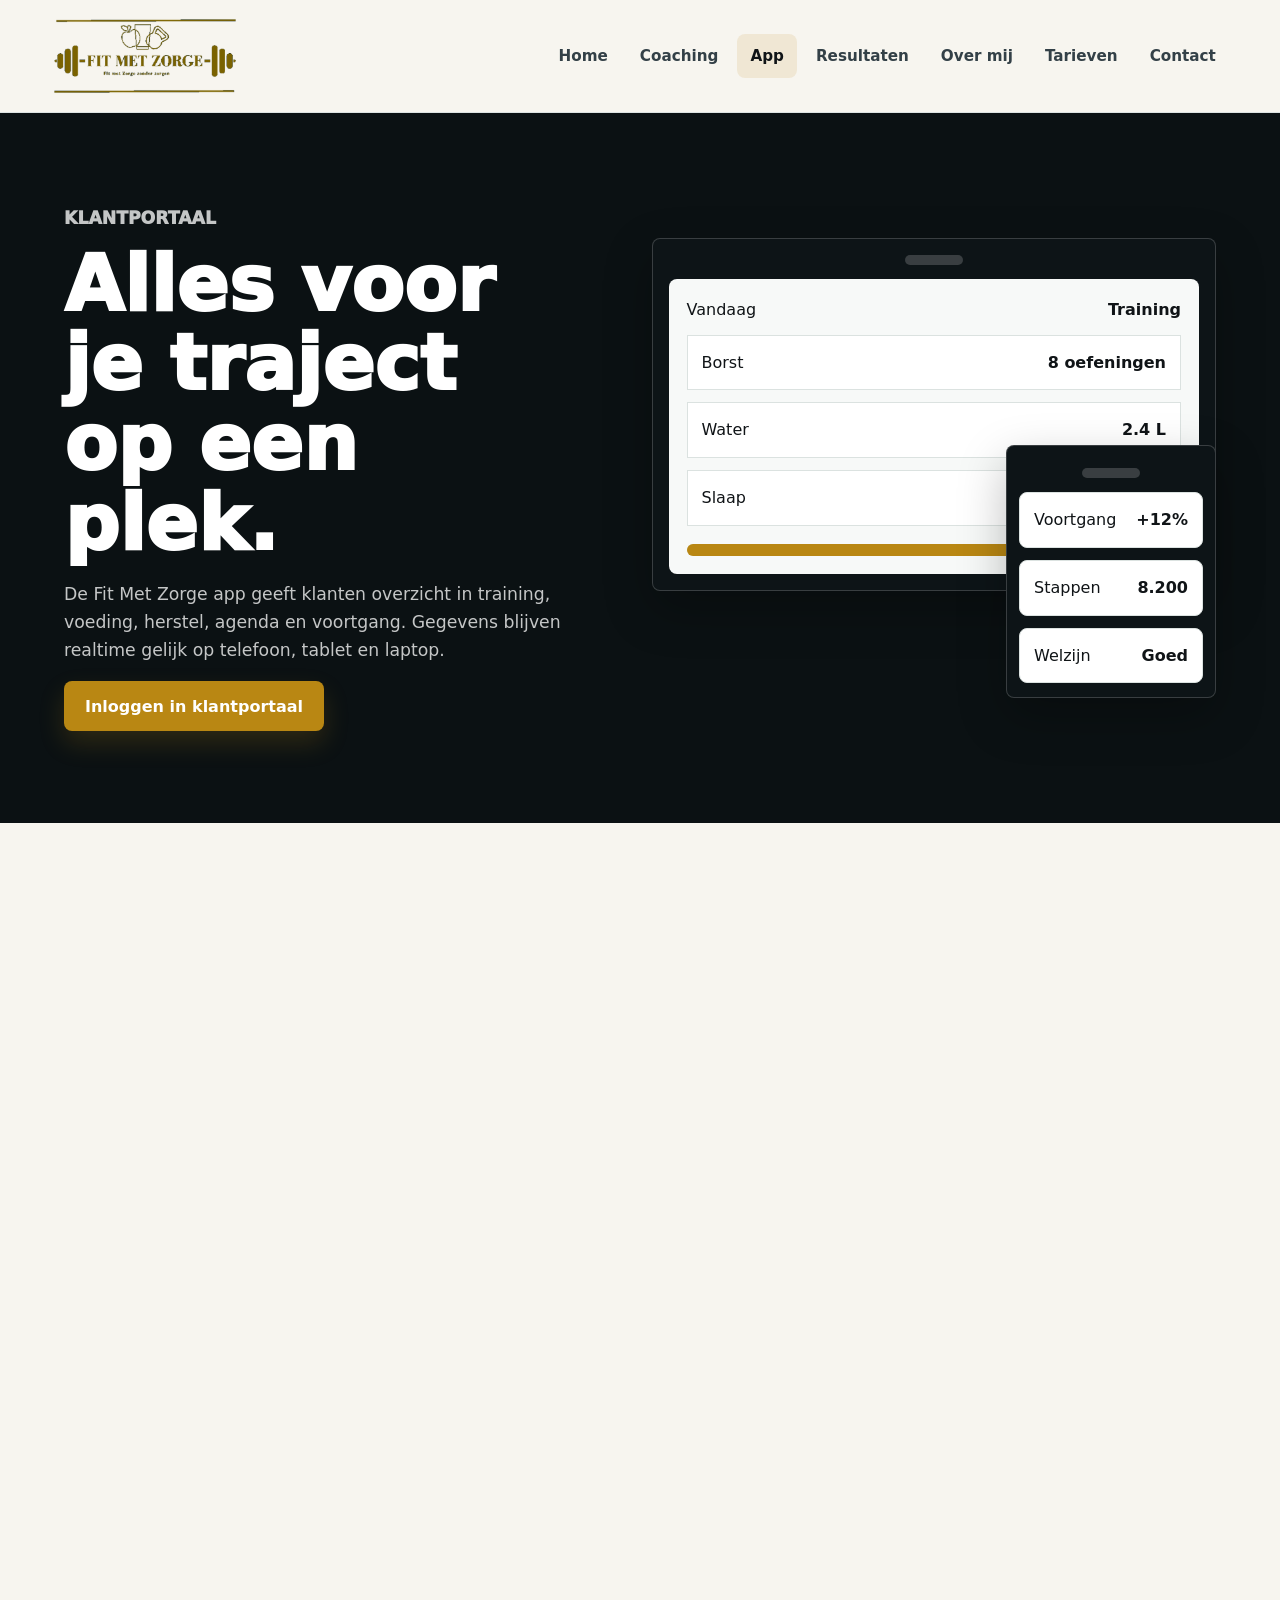
==== app.html @ 9ef95862 "Add files via upload" ====
﻿<!doctype html>
<html lang="nl">
  <head>
    <meta charset="utf-8">
    <meta name="viewport" content="width=device-width, initial-scale=1">
    <title>Klantportaal | Fit Met Zorge</title>
    <meta name="description" content="Bekijk de Fit Met Zorge webapp voor trainingsschema's, voedingsschema's, logs, voortgang, agenda en begeleiding.">
    <link rel="stylesheet" href="styles.css">
  </head>
  <body>
    <header class="site-header" data-header>
      <a class="brand" href="index.html" aria-label="Fit Met Zorge home"><img src="fit-met-zorge-logo-clean.png" alt="Fit Met Zorge logo" width="1200" height="530" decoding="async"></a>
      <button class="nav-toggle" type="button" aria-label="Menu openen" aria-expanded="false" data-nav-toggle><span></span><span></span><span></span></button>
            <nav class="site-nav" aria-label="Hoofdnavigatie" data-nav>
        <a href="index.html">Home</a>
        <a href="coaching.html">Coaching</a>
        <a class="active" href="app.html">App</a>
        <a href="resultaten.html">Resultaten</a>
        <a href="over-mij.html">Over mij</a>
        <a href="tarieven.html">Tarieven</a>
        <a href="contact.html">Contact</a>
      </nav>
    </header>

    <main>
      <section class="page-hero app-hero">
        <div class="section-head reveal">
          <p class="eyebrow">Klantportaal</p>
          <h1>Alles voor je traject op een plek.</h1>
          <p>
            De Fit Met Zorge app geeft klanten overzicht in training, voeding, herstel, agenda en voortgang. Gegevens blijven realtime gelijk op telefoon, tablet en laptop.
          </p>
          <a class="button primary" href="https://www.fitmetzorge.com/app">Inloggen in klantportaal</a>
        </div>
        <div class="device-showcase reveal" aria-label="Voorbeeld van de Fit Met Zorge app">
          <div class="device laptop">
            <div class="device-bar"></div>
            <div class="app-screen">
              <div class="app-topline"><span>Vandaag</span><strong>Training</strong></div>
              <div class="workout-row"><span>Borst</span><strong>8 oefeningen</strong></div>
              <div class="workout-row"><span>Water</span><strong>2.4 L</strong></div>
              <div class="workout-row"><span>Slaap</span><strong>7u 45m</strong></div>
              <div class="progress-line"><span></span></div>
            </div>
          </div>
          <div class="device phone">
            <div class="phone-notch"></div>
            <div class="phone-card"><span>Voortgang</span><strong>+12%</strong></div>
            <div class="phone-card"><span>Stappen</span><strong>8.200</strong></div>
            <div class="phone-card"><span>Welzijn</span><strong>Goed</strong></div>
          </div>
        </div>
      </section>

      <section class="section">
        <div class="section-head reveal">
          <p class="eyebrow">Functies</p>
          <h2>Je traject wordt meetbaar en overzichtelijk.</h2>
        </div>
        <div class="feature-grid">
          <article class="feature-card reveal"><span>01</span><h3>Trainingsschema</h3><p>Bekijk je trainingen per week en dag met oefeningen, sets, reps en opmerkingen.</p></article>
          <article class="feature-card reveal"><span>02</span><h3>Voedingsschema</h3><p>Ontvang voedingsopties per maaltijd en houd overzicht in je plan.</p></article>
          <article class="feature-card reveal"><span>03</span><h3>Voedingslog</h3><p>Log per dag en maaltijd wat je hebt gegeten zodat bijsturing concreet wordt.</p></article>
          <article class="feature-card reveal"><span>04</span><h3>Stappen</h3><p>Houd dagelijkse activiteit bij en zie of je beweegdoelen consistent worden gehaald.</p></article>
          <article class="feature-card reveal"><span>05</span><h3>Water</h3><p>Registreer je vochtinname per dag en bouw betere gewoontes op.</p></article>
          <article class="feature-card reveal"><span>06</span><h3>Slaap</h3><p>Volg slaapduur en herstel zodat training en belasting beter afgestemd worden.</p></article>
          <article class="feature-card reveal"><span>07</span><h3>Welzijn</h3><p>Leg energie, stress en gevoel vast voor betere coaching op het juiste moment.</p></article>
          <article class="feature-card reveal"><span>08</span><h3>Voortgang</h3><p>Bekijk gewicht, metingen en ontwikkelingen over tijd.</p></article>
          <article class="feature-card reveal"><span>09</span><h3>Agenda</h3><p>Alle afspraken en trainingsmomenten blijven overzichtelijk bij elkaar.</p></article>
          <article class="feature-card reveal"><span>10</span><h3>Begeleiding</h3><p>Coach en klant werken met dezelfde data, zodat feedback sneller en gerichter wordt.</p></article>
        </div>
      </section>

      <section class="section sync-section">
        <div class="sync-copy reveal">
          <p class="eyebrow">Realtime synchronisatie</p>
          <h2>Telefoon, tablet en laptop blijven gelijk.</h2>
          <p>
            Alles wat een klant invult, blijft gekoppeld aan de juiste datum en wordt zichtbaar voor de coach. Zo ontstaat een professioneel systeem voor dagelijkse begeleiding.
          </p>
        </div>
        <div class="sync-devices reveal" aria-hidden="true">
          <span>Telefoon</span>
          <span>Tablet</span>
          <span>Laptop</span>
        </div>
      </section>

      <section class="section dark-cta">
        <div class="reveal">
          <p class="eyebrow">Klantportaal</p>
          <h2>Ga direct naar de webapp.</h2>
          <p>Log in om je schema, logs, agenda en voortgang te bekijken.</p>
        </div>
        <div class="cta-actions reveal">
          <a class="button light" href="https://www.fitmetzorge.com/app">Inloggen in klantportaal</a>
        </div>
      </section>
    </main>

    <footer class="site-footer">
      <div class="footer-brand"><img src="fit-met-zorge-logo-clean.png" alt="Fit Met Zorge logo" width="1200" height="530" decoding="async"><p>Fit met Zorge zonder zorgen.</p></div>
      <div class="footer-links"><a href="index.html">Home</a><a href="coaching.html">Coaching</a><a href="app.html">App</a><a href="resultaten.html">Resultaten</a><a href="over-mij.html">Over mij</a><a href="tarieven.html">Tarieven</a><a href="contact.html">Contact</a></div>
      <div class="footer-contact"><a href="tel:+31630422117">0630422117</a><a href="mailto:fitmetzorge@outlook.com">fitmetzorge@outlook.com</a><a href="https://www.instagram.com/fitmetzorge" target="_blank" rel="noreferrer">@fitmetzorge</a></div>
      <div class="footer-bottom"><span>&copy; 2026 Fit Met Zorge. Alle rechten voorbehouden.</span><a href="privacy.html">Privacyverklaring</a><a href="voorwaarden.html">Algemene voorwaarden</a></div>
    </footer>
    <script src="script.js"></script>
  </body>
</html>
---- styles.css ----
﻿:root {
  --ink: #101417;
  --soft-ink: #334047;
  --muted: #6c777d;
  --paper: #f7f5ef;
  --panel: #ffffff;
  --panel-soft: #eef3f0;
  --line: #dbe2e0;
  --gold: #b98713;
  --gold-dark: #765706;
  --green: #17483d;
  --green-soft: #e8f2ed;
  --night: #0b1113;
  --shadow: 0 18px 44px rgba(16, 20, 23, 0.1);
  --max: 1180px;
}

* {
  box-sizing: border-box;
}

html {
  scroll-behavior: smooth;
}

body {
  margin: 0;
  font-family: Inter, ui-sans-serif, system-ui, -apple-system, BlinkMacSystemFont, "Segoe UI", sans-serif;
  color: var(--ink);
  background: var(--paper);
  line-height: 1.6;
  overflow-x: hidden;
}

body.menu-open {
  overflow: hidden;
}

body.signup-open {
  overflow: hidden;
}

a {
  color: inherit;
  text-decoration: none;
}

img {
  display: block;
  max-width: 100%;
}

button,
input,
textarea {
  font: inherit;
}

.site-header {
  position: sticky;
  top: 0;
  z-index: 1000;
  display: flex;
  align-items: center;
  justify-content: space-between;
  gap: 24px;
  padding: 14px clamp(18px, 4vw, 54px);
  background: rgba(247, 245, 239, 0.97);
  border-bottom: 1px solid rgba(219, 226, 224, 0.9);
  transition: box-shadow 140ms ease, background 140ms ease;
}

.site-header.scrolled,
.site-header.menu-open {
  background: rgba(255, 255, 255, 0.96);
  box-shadow: 0 10px 26px rgba(16, 20, 23, 0.07);
}

.brand {
  display: inline-flex;
  align-items: center;
  width: 190px;
  min-width: 156px;
}

.brand img {
  width: 100%;
  height: auto;
  object-fit: contain;
  aspect-ratio: 1200 / 530;
}

.site-nav {
  display: flex;
  align-items: center;
  justify-content: flex-end;
  gap: 6px;
}

.site-nav a {
  display: inline-flex;
  align-items: center;
  justify-content: center;
  min-height: 42px;
  padding: 10px 13px;
  color: var(--soft-ink);
  border-radius: 8px;
  font-weight: 800;
  font-size: 0.95rem;
  transition: background 160ms ease, color 160ms ease, transform 160ms ease;
}

.site-nav a:hover,
.site-nav a.active {
  color: var(--ink);
  background: rgba(185, 135, 19, 0.12);
}

.site-nav .nav-login {
  margin-left: 8px;
  color: #fff;
  background: var(--gold);
  box-shadow: 0 10px 22px rgba(185, 135, 19, 0.22);
}

.site-nav .nav-login:hover {
  color: #fff;
  background: var(--gold-dark);
  transform: translateY(-1px);
}

.nav-toggle {
  display: none;
  width: 46px;
  height: 46px;
  border: 1px solid var(--line);
  border-radius: 8px;
  background: var(--panel);
  align-items: center;
  justify-content: center;
  flex-direction: column;
  gap: 5px;
}

.nav-toggle span {
  width: 22px;
  height: 2px;
  background: var(--ink);
  border-radius: 999px;
  transition: transform 180ms ease, opacity 180ms ease;
}

.site-header.menu-open .nav-toggle span:nth-child(1) {
  transform: translateY(7px) rotate(45deg);
}

.site-header.menu-open .nav-toggle span:nth-child(2) {
  opacity: 0;
}

.site-header.menu-open .nav-toggle span:nth-child(3) {
  transform: translateY(-7px) rotate(-45deg);
}

.hero,
.page-hero,
.section,
.site-footer {
  padding-inline: clamp(18px, 5vw, 70px);
}

.hero {
  position: relative;
  min-height: calc(100svh - 78px);
  display: grid;
  align-items: end;
  overflow: hidden;
  isolation: isolate;
  padding-block: clamp(80px, 12vh, 140px) clamp(42px, 8vh, 80px);
}

.hero-media {
  position: absolute;
  inset: 0;
  z-index: -2;
  background-image: linear-gradient(90deg, rgba(11, 17, 19, 0.88), rgba(11, 17, 19, 0.42), rgba(11, 17, 19, 0.12)), image-set(url("fit-met-zorge-hero.webp") type("image/webp"), url("fit-met-zorge-hero.jpg") type("image/jpeg"));
  background-size: cover;
  background-position: center;
}

.hero::after {
  content: "";
  position: absolute;
  inset: auto 0 0;
  z-index: -1;
  height: 38%;
  background: linear-gradient(0deg, rgba(11, 17, 19, 0.65), transparent);
}

.hero-content {
  width: min(780px, 100%);
  color: #fff;
}

.hero-logo {
  width: min(430px, 82vw);
  height: auto;
  aspect-ratio: 1200 / 530;
  object-fit: contain;
  padding: 14px;
  margin-bottom: 28px;
  background: rgba(255, 255, 255, 0.96);
  border-radius: 8px;
  box-shadow: 0 14px 34px rgba(0, 0, 0, 0.22);
}

.hero h1,
.page-hero h1,
.section-head h2,
.split-copy h2,
.dark-cta h2,
.sync-copy h2,
.intake-copy h2,
.contact-details h2 {
  margin: 0;
  line-height: 1.04;
  font-weight: 950;
}

.hero h1 {
  max-width: 780px;
  font-size: clamp(3rem, 7vw, 6.6rem);
}

.hero-lead {
  max-width: 660px;
  margin: 22px 0 0;
  color: rgba(255, 255, 255, 0.86);
  font-size: clamp(1.05rem, 2vw, 1.3rem);
}

.hero-actions,
.cta-actions {
  display: flex;
  flex-wrap: wrap;
  gap: 12px;
  margin-top: 30px;
}

.button {
  display: inline-flex;
  align-items: center;
  justify-content: center;
  min-height: 50px;
  padding: 13px 20px;
  border: 1px solid transparent;
  border-radius: 8px;
  font-weight: 900;
  line-height: 1.2;
  cursor: pointer;
  transition: transform 140ms ease, box-shadow 140ms ease, background 140ms ease, border-color 140ms ease;
}

.button:hover {
  transform: translateY(-1px);
}

.button.primary {
  color: #fff;
  background: var(--gold);
  box-shadow: 0 12px 26px rgba(185, 135, 19, 0.2);
}

.button.primary:hover {
  background: var(--gold-dark);
}

.button.ghost-light,
.button.outline-light {
  color: #fff;
  border-color: rgba(255, 255, 255, 0.42);
  background: rgba(255, 255, 255, 0.08);
}

.button.light {
  color: var(--ink);
  background: #fff;
}

.button.whatsapp {
  color: #fff;
  background: #1c8f5c;
}

.button.full {
  width: 100%;
}

.scroll-cue {
  position: absolute;
  right: clamp(18px, 5vw, 70px);
  bottom: 24px;
  color: rgba(255, 255, 255, 0.78);
  font-weight: 800;
}

.section {
  width: min(var(--max), calc(100% - 0px));
  margin-inline: auto;
  padding-block: clamp(66px, 10vw, 118px);
}

@supports (content-visibility: auto) {
  .section {
    content-visibility: auto;
    contain-intrinsic-size: 620px;
  }
}

.page-hero {
  background: var(--night);
  color: #fff;
  overflow: hidden;
}

.compact-hero {
  min-height: 390px;
  display: grid;
  align-items: end;
  padding-block: 110px 72px;
}

.about-page-hero {
  min-height: 520px;
  display: flex;
  align-items: flex-end;
  padding-block: 104px 68px;
}

.about-page-hero .section-head {
  max-width: 960px;
}

.about-page-hero h1 {
  font-size: clamp(3.2rem, 7vw, 6.8rem);
}

.about-hero-photo {
  width: min(190px, 48vw);
  margin: 28px 0 0;
  padding: 8px;
  background: rgba(255, 255, 255, 0.08);
  border: 1px solid rgba(255, 255, 255, 0.16);
  border-radius: 8px;
  overflow: hidden;
  box-shadow: 0 14px 36px rgba(0, 0, 0, 0.2);
}

.about-hero-photo img {
  width: 100%;
  aspect-ratio: 1;
  height: auto;
  object-fit: cover;
  object-position: 50% 18%;
  border-radius: 6px;
}

.about-hero-photo figcaption {
  display: grid;
  gap: 2px;
  margin-top: 10px;
}

.about-hero-photo figcaption strong {
  color: #fff;
  font-size: 0.98rem;
  line-height: 1.2;
}

.about-hero-photo figcaption span {
  color: rgba(255, 255, 255, 0.68);
  font-size: 0.82rem;
  font-weight: 800;
}

.app-hero {
  display: grid;
  grid-template-columns: minmax(0, 0.95fr) minmax(360px, 1.05fr);
  align-items: center;
  gap: clamp(34px, 6vw, 90px);
  padding-block: 92px;
}

.section-head {
  max-width: 800px;
}

.section-head.center {
  margin-inline: auto;
  text-align: center;
}

.section-head h1,
.page-hero h1 {
  font-size: clamp(2.5rem, 6vw, 5.6rem);
}

.section-head h2,
.split-copy h2,
.dark-cta h2,
.sync-copy h2,
.intake-copy h2,
.contact-details h2 {
  font-size: clamp(2rem, 4vw, 4rem);
}

.section-head p,
.split-copy p,
.dark-cta p,
.sync-copy p,
.intake-copy p {
  max-width: 720px;
  color: var(--muted);
  font-size: 1.08rem;
}

.page-hero .section-head p,
.dark-cta p {
  color: rgba(255, 255, 255, 0.76);
}

.eyebrow {
  margin: 0 0 12px;
  color: var(--gold);
  font-size: 0.82rem;
  font-weight: 950;
  text-transform: uppercase;
}

.value-grid,
.service-grid,
.feature-grid,
.results-grid {
  display: grid;
  grid-template-columns: repeat(4, minmax(0, 1fr));
  gap: 16px;
  margin-top: 34px;
}

.service-grid,
.feature-grid,
.results-grid {
  grid-template-columns: repeat(3, minmax(0, 1fr));
}

.value-card,
.service-card,
.feature-card,
.result-card,
.timeline-card,
.mini-price-card,
.premium-form,
.premium-panel {
  background: var(--panel);
  border: 1px solid var(--line);
  border-radius: 8px;
  box-shadow: 0 10px 28px rgba(16, 20, 23, 0.06);
}

.value-card,
.service-card,
.feature-card,
.result-card,
.timeline-card {
  padding: 24px;
}

.value-card h3,
.service-card h2,
.feature-card h3,
.result-card h2,
.timeline-card h3 {
  margin: 16px 0 8px;
  font-size: 1.18rem;
  line-height: 1.25;
}

.value-card p,
.service-card p,
.feature-card p,
.result-card p,
.timeline-card p {
  margin: 0;
  color: var(--muted);
}

.icon-badge,
.service-icon,
.feature-card span,
.result-card span,
.timeline-card span {
  display: inline-flex;
  align-items: center;
  justify-content: center;
  min-width: 46px;
  height: 46px;
  padding: 0 12px;
  color: #fff;
  background: var(--green);
  border-radius: 8px;
  font-weight: 950;
}

.service-icon,
.feature-card span {
  background: var(--gold);
}

.split-section {
  display: grid;
  grid-template-columns: minmax(0, 1fr) minmax(320px, 0.72fr);
  align-items: center;
  gap: clamp(28px, 6vw, 80px);
}

.check-list {
  display: grid;
  gap: 10px;
  padding: 0;
  margin: 24px 0 0;
  list-style: none;
}

.check-list li {
  position: relative;
  padding-left: 30px;
  color: var(--soft-ink);
  font-weight: 750;
}

.check-list li::before {
  content: "";
  position: absolute;
  left: 0;
  top: 0.55em;
  width: 12px;
  height: 12px;
  background: var(--gold);
  border-radius: 50%;
}

.premium-panel {
  padding: 24px;
  background: var(--night);
  color: #fff;
}

.metric-row {
  display: flex;
  justify-content: space-between;
  gap: 16px;
  padding: 18px 0;
  border-bottom: 1px solid rgba(255, 255, 255, 0.12);
}

.metric-row:last-child {
  border-bottom: 0;
}

.metric-row span {
  color: rgba(255, 255, 255, 0.68);
}

.dark-cta {
  width: min(var(--max), calc(100% - 36px));
  display: flex;
  align-items: center;
  justify-content: space-between;
  gap: 24px;
  padding: clamp(32px, 6vw, 58px);
  margin-bottom: 82px;
  color: #fff;
  background: var(--night);
  border-radius: 8px;
  box-shadow: var(--shadow);
}

.process-section {
  padding-top: 10px;
}

.timeline {
  display: grid;
  grid-template-columns: repeat(4, minmax(0, 1fr));
  gap: 16px;
  margin-top: 32px;
}

.device-showcase {
  position: relative;
  min-height: 460px;
}

.device {
  background: #0d1417;
  border: 1px solid rgba(255, 255, 255, 0.18);
  border-radius: 8px;
  box-shadow: 0 18px 48px rgba(0, 0, 0, 0.26);
}

.device.laptop {
  width: min(610px, 100%);
  padding: 16px;
}

.device.phone {
  position: absolute;
  right: 0;
  bottom: 0;
  width: min(210px, 42vw);
  padding: 22px 12px 14px;
}

.device-bar,
.phone-notch {
  height: 10px;
  width: 58px;
  margin: 0 auto 14px;
  background: rgba(255, 255, 255, 0.18);
  border-radius: 8px;
}

.app-screen,
.phone-card {
  background: #f7f9f8;
  color: var(--ink);
  border-radius: 8px;
}

.app-screen {
  padding: 18px;
}

.app-topline,
.workout-row,
.phone-card,
.compact-price-row {
  display: flex;
  align-items: center;
  justify-content: space-between;
  gap: 12px;
}

.workout-row,
.phone-card {
  margin-top: 12px;
  padding: 14px;
  background: #fff;
  border: 1px solid var(--line);
}

.progress-line {
  height: 12px;
  margin-top: 18px;
  background: #dde7e2;
  border-radius: 8px;
  overflow: hidden;
}

.progress-line span {
  display: block;
  width: 68%;
  height: 100%;
  background: var(--gold);
}

.sync-section {
  display: grid;
  grid-template-columns: minmax(0, 1fr) minmax(320px, 0.8fr);
  gap: 34px;
  align-items: center;
  padding-top: 18px;
}

.sync-devices {
  display: grid;
  grid-template-columns: repeat(3, 1fr);
  gap: 12px;
}

.sync-devices span {
  display: grid;
  place-items: center;
  min-height: 120px;
  color: #fff;
  background: var(--green);
  border-radius: 8px;
  font-weight: 950;
}

.result-card {
  min-height: 240px;
  display: flex;
  flex-direction: column;
  justify-content: flex-end;
}

.before-after-grid {
  grid-template-columns: repeat(3, minmax(0, 1fr));
}

.host-only-card {
  background:
    linear-gradient(180deg, rgba(23, 72, 61, 0.06), rgba(255, 255, 255, 0.96)),
    var(--panel);
}

.review-section {
  padding-top: 8px;
}

.review-layout {
  display: grid;
  grid-template-columns: minmax(0, 1fr) minmax(340px, 0.74fr);
  gap: clamp(28px, 6vw, 72px);
  align-items: start;
}

.review-copy h2 {
  margin: 0;
  font-size: clamp(2rem, 4vw, 4rem);
  line-height: 1.04;
}

.review-copy > p {
  max-width: 680px;
  color: var(--muted);
}

.review-list {
  display: grid;
  grid-template-columns: repeat(2, minmax(0, 1fr));
  gap: 14px;
  margin-top: 26px;
}

.review-card {
  min-height: 210px;
  padding: 22px;
  background: var(--panel);
  border: 1px solid var(--line);
  border-radius: 8px;
  box-shadow: 0 10px 28px rgba(16, 20, 23, 0.06);
}

.review-score {
  display: inline-flex;
  align-items: center;
  justify-content: center;
  min-height: 34px;
  padding: 6px 10px;
  color: #fff;
  background: var(--gold);
  border-radius: 8px;
  font-weight: 950;
}

.rating-stars {
  letter-spacing: 0;
}

.review-card h3 {
  margin: 18px 0 8px;
  font-size: 1.15rem;
}

.review-card p {
  margin: 0;
  color: var(--soft-ink);
}

.intake-section {
  display: grid;
  grid-template-columns: minmax(0, 1fr) minmax(340px, 0.8fr);
  align-items: start;
  gap: clamp(28px, 6vw, 76px);
}

.intake-steps {
  display: grid;
  gap: 12px;
  margin-top: 26px;
}

.intake-steps article {
  padding: 18px;
  background: var(--green-soft);
  border: 1px solid #cfe0d8;
  border-radius: 8px;
}

.intake-steps span {
  display: block;
  color: var(--gold-dark);
  font-weight: 950;
}

.intake-steps strong {
  display: block;
  margin-top: 4px;
}

.intake-steps p {
  margin: 6px 0 0;
  color: var(--soft-ink);
}

.premium-form {
  display: grid;
  gap: 14px;
  padding: 24px;
}

.premium-form h2 {
  margin: 0 0 4px;
  font-size: 1.45rem;
}

.premium-form label {
  display: grid;
  gap: 7px;
  color: var(--soft-ink);
  font-weight: 850;
}

.premium-form input,
.premium-form select,
.premium-form textarea {
  width: 100%;
  border: 1px solid var(--line);
  border-radius: 8px;
  background: #f9fbfa;
  color: var(--ink);
  padding: 13px 14px;
  outline: 0;
  transition: border-color 160ms ease, box-shadow 160ms ease, background 160ms ease;
}

.premium-form input:focus,
.premium-form select:focus,
.premium-form textarea:focus {
  background: #fff;
  border-color: var(--gold);
  box-shadow: 0 0 0 4px rgba(185, 135, 19, 0.14);
}

.form-status {
  min-height: 24px;
  margin: 0;
  color: var(--green);
  font-weight: 850;
}

.form-honey {
  position: absolute;
  left: -9999px;
  width: 1px;
  height: 1px;
  opacity: 0;
}

.contact-grid {
  display: grid;
  grid-template-columns: minmax(0, 1fr) minmax(0, 1fr);
  gap: clamp(44px, 7vw, 112px);
  align-items: start;
}

.contact-details {
  display: grid;
  gap: 20px;
  padding: clamp(22px, 3vw, 34px);
  background: var(--panel);
  border: 1px solid var(--line);
  border-radius: 8px;
  box-shadow: 0 10px 28px rgba(16, 20, 23, 0.06);
  overflow: hidden;
}

.contact-details h2 {
  font-size: clamp(2rem, 3vw, 3.25rem);
  overflow-wrap: anywhere;
}

.contact-intro {
  margin: 0;
  color: var(--muted);
}

.contact-card-grid {
  display: grid;
  gap: 12px;
}

.contact-method {
  display: grid;
  grid-template-columns: 46px minmax(0, 1fr);
  gap: 4px 14px;
  align-items: center;
  padding: 16px;
  background: #f8fbf9;
  border: 1px solid var(--line);
  border-radius: 8px;
  transition: border-color 160ms ease, transform 160ms ease, box-shadow 160ms ease;
}

.contact-method::before,
.footer-contact a::before {
  display: inline-flex;
  align-items: center;
  justify-content: center;
  width: 36px;
  height: 36px;
  color: #fff;
  background: var(--green);
  border-radius: 8px;
  font-weight: 950;
  line-height: 1;
  flex: 0 0 auto;
}

.contact-method[href^="tel:"]::before,
.footer-contact a[href^="tel:"]::before {
  content: "\260E";
}

.contact-method[href^="mailto:"]::before,
.footer-contact a[href^="mailto:"]::before {
  content: "\2709";
}

.contact-method[href*="instagram.com"]::before,
.footer-contact a[href*="instagram.com"]::before {
  content: "IG";
  font-size: 0.72rem;
}

.contact-method:not(a)::before {
  content: "";
  background: linear-gradient(135deg, var(--gold), var(--gold-dark));
}

a.contact-method:hover {
  transform: translateY(-1px);
  border-color: rgba(185, 135, 19, 0.42);
  box-shadow: 0 8px 18px rgba(16, 20, 23, 0.07);
}

.contact-method span {
  grid-column: 2;
  color: var(--gold-dark);
  font-size: 0.82rem;
  font-weight: 950;
  text-transform: uppercase;
}

.contact-method strong {
  grid-column: 2;
  color: var(--ink);
  line-height: 1.25;
  overflow-wrap: anywhere;
}

.contact-action-row {
  display: grid;
  grid-template-columns: repeat(2, minmax(0, 1fr));
  gap: 10px;
}

.contact-line {
  display: grid;
  gap: 4px;
  padding: 16px 0;
  border-bottom: 1px solid var(--line);
}

.contact-line span {
  color: var(--muted);
  font-weight: 750;
}

.contact-line strong {
  color: var(--ink);
}

.contact-whatsapp-card {
  display: grid;
  gap: 16px;
  padding: 24px;
  background: var(--night);
  color: #fff;
  border-radius: 8px;
  box-shadow: var(--shadow);
}

.contact-whatsapp-card h2 {
  margin: 0;
  font-size: clamp(1.8rem, 3vw, 3.1rem);
  line-height: 1.06;
}

.contact-whatsapp-card p:not(.eyebrow) {
  margin: 0;
  color: rgba(255, 255, 255, 0.74);
}

.about-intro {
  display: grid;
  grid-template-columns: minmax(220px, 0.45fr) 1fr;
  gap: clamp(24px, 5vw, 70px);
  align-items: start;
  margin-bottom: 34px;
}

.about-intro h2,
.pricing-category h2 {
  margin: 0;
  font-size: clamp(2rem, 4vw, 3.8rem);
  line-height: 1.05;
}

.about-intro p {
  margin: 0;
  color: var(--soft-ink);
  font-size: clamp(1.12rem, 1.7vw, 1.28rem);
}

.about-layout {
  display: grid;
  grid-template-columns: minmax(0, 1fr) minmax(290px, 0.42fr);
  gap: clamp(24px, 5vw, 64px);
}

.about-copy {
  display: grid;
  gap: 17px;
  color: var(--soft-ink);
  font-size: 1.08rem;
}

.about-copy p {
  margin: 0;
}

.about-highlights {
  display: grid;
  gap: 12px;
  align-self: start;
}

.about-highlights article {
  padding: 18px;
  border-radius: 8px;
  background: var(--panel);
  border: 1px solid var(--line);
}

.about-highlights span {
  display: block;
  color: var(--gold);
  font-weight: 950;
  margin-bottom: 6px;
}

.about-highlights strong {
  display: block;
  line-height: 1.35;
}

.pricing-stack {
  display: grid;
  gap: 38px;
}

.pricing-category-head {
  display: flex;
  align-items: end;
  justify-content: space-between;
  gap: 20px;
  margin-bottom: 16px;
}

.pricing-category-head p {
  max-width: 440px;
  margin: 0;
  color: var(--muted);
}

.pricing-category-head .duo-note {
  color: var(--ink);
  font-size: 1.04rem;
}

.plan-grid {
  display: grid;
  grid-template-columns: repeat(3, minmax(0, 1fr));
  gap: 14px;
}

.sixty-minute-info {
  display: grid;
  gap: 8px;
  margin-top: 16px;
  padding: 18px 20px;
  background: var(--green-soft);
  border: 1px solid #cfe0d8;
  border-radius: 8px;
}

.sixty-minute-info h3 {
  margin: 0;
  font-size: 1.08rem;
}

.sixty-minute-info p {
  margin: 0;
  color: var(--soft-ink);
  font-weight: 750;
}

.online-plan-grid {
  grid-template-columns: minmax(0, 1fr);
}

.plan-card {
  display: grid;
  gap: 8px;
  min-height: 174px;
  padding: 20px;
  text-align: left;
  background: var(--panel);
  border: 1px solid var(--line);
  border-radius: 8px;
  color: var(--ink);
  cursor: pointer;
  box-shadow: 0 8px 20px rgba(16, 20, 23, 0.05);
  transition: transform 140ms ease, border-color 140ms ease, box-shadow 140ms ease, background 140ms ease;
}

.plan-card:hover,
.plan-card.active {
  transform: translateY(-1px);
  border-color: rgba(185, 135, 19, 0.55);
  background: #fffaf0;
  box-shadow: 0 12px 28px rgba(185, 135, 19, 0.1);
}

.plan-card span {
  color: var(--gold-dark);
  font-weight: 950;
}

.plan-card strong {
  font-size: 1.7rem;
  line-height: 1.1;
}

.plan-card small {
  color: var(--muted);
  font-weight: 800;
}

.plan-list {
  display: grid;
  gap: 8px;
  margin-top: 8px;
  color: var(--soft-ink);
  font-size: 0.95rem;
  font-weight: 750;
  line-height: 1.38;
}

.plan-list span {
  position: relative;
  display: block;
  padding-left: 18px;
}

.plan-list span::before {
  content: "";
  position: absolute;
  left: 0;
  top: 0.62em;
  width: 8px;
  height: 8px;
  background: var(--gold);
  border-radius: 50%;
}

.signup-modal[hidden] {
  display: none;
}

.signup-modal {
  position: fixed;
  inset: 0;
  z-index: 2000;
  display: grid;
  place-items: center;
  padding: 18px;
  background: rgba(11, 17, 19, 0.72);
  backdrop-filter: none;
}

.signup-dialog {
  position: relative;
  width: min(920px, 100%);
  max-height: min(760px, calc(100svh - 36px));
  display: grid;
  grid-template-columns: minmax(0, 0.78fr) minmax(320px, 1fr);
  overflow: auto;
  background: var(--paper);
  border-radius: 8px;
  box-shadow: 0 22px 70px rgba(0, 0, 0, 0.34);
}

.signup-close {
  position: absolute;
  top: 14px;
  right: 14px;
  z-index: 2;
  width: 42px;
  height: 42px;
  border: 1px solid var(--line);
  border-radius: 8px;
  background: #fff;
  color: var(--ink);
  font-size: 1.6rem;
  line-height: 1;
  cursor: pointer;
}

.signup-copy {
  padding: clamp(28px, 5vw, 46px);
  color: #fff;
  background: var(--night);
}

.signup-copy h2 {
  margin: 0;
  font-size: clamp(2rem, 4vw, 3.4rem);
  line-height: 1.04;
}

.signup-copy p:not(.eyebrow) {
  color: rgba(255, 255, 255, 0.76);
}

.signup-form {
  border: 0;
  border-radius: 0;
  box-shadow: none;
}

.duration-field {
  display: grid;
  gap: 10px;
  padding: 0;
  margin: 0;
  border: 0;
}

.duration-field legend {
  color: var(--soft-ink);
  font-weight: 950;
}

.duration-options {
  display: grid;
  gap: 10px;
}

.duration-option {
  display: flex;
  align-items: center;
  gap: 10px;
  cursor: pointer;
}

.duration-option input {
  width: 18px;
  height: 18px;
  accent-color: var(--gold);
  flex: 0 0 auto;
}

.duration-option span {
  flex: 1;
  padding: 12px 14px;
  background: #fff;
  border: 1px solid var(--line);
  border-radius: 8px;
  color: var(--soft-ink);
  font-weight: 850;
  transition: border-color 160ms ease, background 160ms ease, box-shadow 160ms ease;
}

.duration-option input:checked + span {
  background: #fff8e7;
  border-color: rgba(185, 135, 19, 0.68);
  box-shadow: 0 0 0 4px rgba(185, 135, 19, 0.12);
}

.plan-detail {
  padding: 24px;
  background: var(--night);
  color: #fff;
  border-radius: 8px;
}

.plan-detail h2,
.plan-detail p {
  margin-top: 0;
}

.plan-detail p,
.plan-detail li {
  color: rgba(255, 255, 255, 0.78);
}

.extra-pricing-grid {
  display: grid;
  grid-template-columns: repeat(2, minmax(0, 1fr));
  gap: 16px;
}

.mini-price-card {
  padding: 22px;
}

.mini-price-card h2 {
  margin: 0 0 14px;
}

.compact-price-row {
  padding: 12px 0;
  border-top: 1px solid var(--line);
}

.text-page {
  max-width: 860px;
}

.text-page h2 {
  margin: 0 0 8px;
}

.text-page p {
  margin: 0 0 24px;
  color: var(--soft-ink);
}

.site-footer {
  display: grid;
  grid-template-columns: minmax(220px, 1.1fr) minmax(180px, 0.8fr) minmax(220px, 1fr);
  gap: 34px;
  color: #fff;
  background: var(--night);
  padding-block: 44px 24px;
}

.footer-brand img {
  width: 240px;
  height: auto;
  aspect-ratio: 1200 / 530;
  object-fit: contain;
  padding: 12px;
  background: #fff;
  border-radius: 8px;
}

.footer-brand p {
  color: rgba(255, 255, 255, 0.74);
}

.footer-links,
.footer-contact {
  display: grid;
  gap: 10px;
  align-content: start;
}

.footer-links a,
.footer-contact a {
  color: rgba(255, 255, 255, 0.82);
  font-weight: 760;
}

.footer-contact a {
  display: flex;
  align-items: center;
  gap: 10px;
}

.footer-contact a::before {
  width: 30px;
  height: 30px;
  background: rgba(255, 255, 255, 0.12);
}

.footer-links a:hover,
.footer-contact a:hover {
  color: #fff;
}

.footer-bottom {
  grid-column: 1 / -1;
  display: flex;
  flex-wrap: wrap;
  gap: 14px 22px;
  justify-content: space-between;
  padding-top: 24px;
  border-top: 1px solid rgba(255, 255, 255, 0.14);
  color: rgba(255, 255, 255, 0.64);
}

.footer-bottom a {
  color: rgba(255, 255, 255, 0.78);
}

.reveal {
  opacity: 0;
  transform: translateY(10px);
  transition: opacity 320ms ease, transform 320ms ease;
}

.reveal.in-view {
  opacity: 1;
  transform: translateY(0);
}

@media (max-width: 1100px) {
  .value-grid,
  .timeline {
    grid-template-columns: repeat(2, minmax(0, 1fr));
  }

  .service-grid,
  .feature-grid,
  .results-grid {
    grid-template-columns: repeat(2, minmax(0, 1fr));
  }

  .app-hero,
  .split-section,
  .sync-section,
  .intake-section,
  .contact-grid,
  .about-layout,
  .review-layout {
    grid-template-columns: 1fr;
  }

  .device-showcase {
    min-height: 420px;
  }
}

@media (max-width: 1240px) {
  .site-header {
    padding: 12px 18px;
  }

  .brand {
    width: 168px;
  }

  .nav-toggle {
    display: inline-flex;
  }

  .site-nav {
    position: fixed;
    left: 12px;
    right: 12px;
    top: 74px;
    display: grid;
    gap: 8px;
    padding: 14px;
    background: rgba(255, 255, 255, 0.98);
    border: 1px solid var(--line);
    border-radius: 8px;
    box-shadow: var(--shadow);
    transform: translateY(-12px);
    opacity: 0;
    pointer-events: none;
    max-height: calc(100svh - 94px);
    overflow-y: auto;
  }

  .site-header.menu-open .site-nav {
    transform: translateY(0);
    opacity: 1;
    pointer-events: auto;
  }

  .site-nav a {
    justify-content: flex-start;
    width: 100%;
    min-height: 48px;
    padding: 12px 14px;
  }

  .site-nav .nav-login {
    margin-left: 0;
    justify-content: center;
  }

  .hero {
    min-height: calc(100svh - 70px);
    padding-block: 72px 54px;
  }

  .scroll-cue {
    display: none;
  }

  .compact-hero,
  .app-hero {
    padding-block: 74px 54px;
  }

  .dark-cta {
    display: grid;
  }

  .pricing-category-head,
  .about-intro {
    display: grid;
    grid-template-columns: 1fr;
  }
}

@media (max-width: 720px) {
  .value-grid,
  .service-grid,
  .feature-grid,
  .results-grid,
  .timeline,
  .plan-grid,
  .extra-pricing-grid,
  .review-list,
  .before-after-grid,
  .contact-action-row,
  .site-footer {
    grid-template-columns: 1fr;
  }

  .hero-actions,
  .cta-actions {
    display: grid;
  }

  .button {
    width: 100%;
  }

  .device-showcase {
    min-height: auto;
  }

  .device.phone {
    position: relative;
    width: 100%;
    margin-top: 14px;
  }

  .signup-dialog {
    grid-template-columns: 1fr;
  }

  .signup-copy {
    padding-right: 68px;
  }

  .sync-devices {
    grid-template-columns: 1fr;
  }

  .site-footer {
    padding-block: 36px 22px;
  }

  .footer-bottom {
    display: grid;
  }
}

@media (max-width: 480px) {
  .hero,
  .page-hero,
  .section,
  .site-footer {
    padding-inline: 16px;
  }

  .hero h1 {
    font-size: clamp(2.55rem, 14vw, 4rem);
  }

  .section-head h1,
  .page-hero h1 {
    font-size: clamp(2.1rem, 11vw, 3.3rem);
  }

  .value-card,
  .service-card,
  .feature-card,
  .result-card,
  .timeline-card,
  .premium-form,
  .premium-panel,
  .plan-detail,
  .mini-price-card {
    padding: 18px;
  }
}

@media (prefers-reduced-motion: reduce) {
  html {
    scroll-behavior: auto;
  }

  *,
  *::before,
  *::after {
    transition-duration: 0.01ms !important;
    animation-duration: 0.01ms !important;
    animation-iteration-count: 1 !important;
  }

  .reveal {
    opacity: 1;
    transform: none;
  }
}
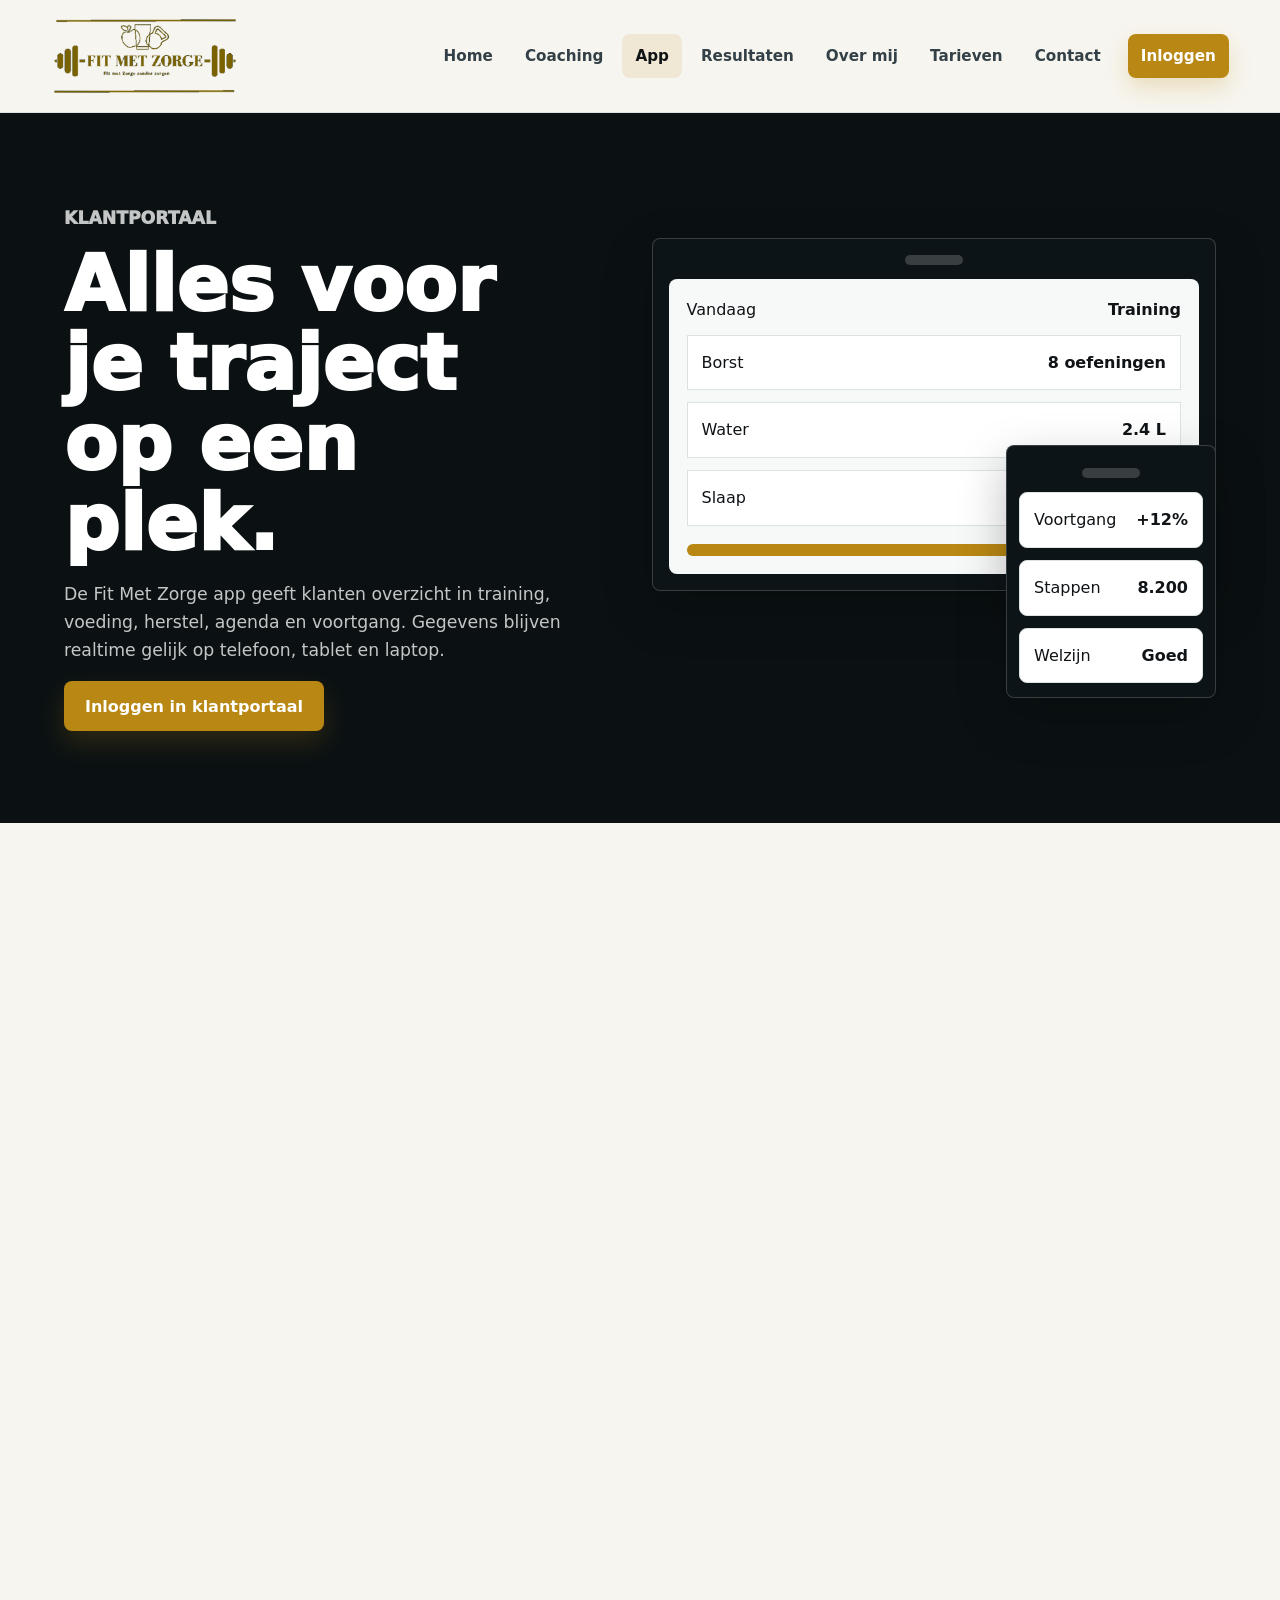
==== commit 26f19b4f: "Add files via upload" ====
--- a/app.html
+++ b/app.html
@@ -19,6 +19,7 @@
         <a href="over-mij.html">Over mij</a>
         <a href="tarieven.html">Tarieven</a>
         <a href="contact.html">Contact</a>
+        <a class="nav-login" href="https://www.fitmetzorge.com/app">Inloggen</a>
       </nav>
     </header>
 
@@ -108,3 +109,5 @@
   </body>
 </html>
 
+
+
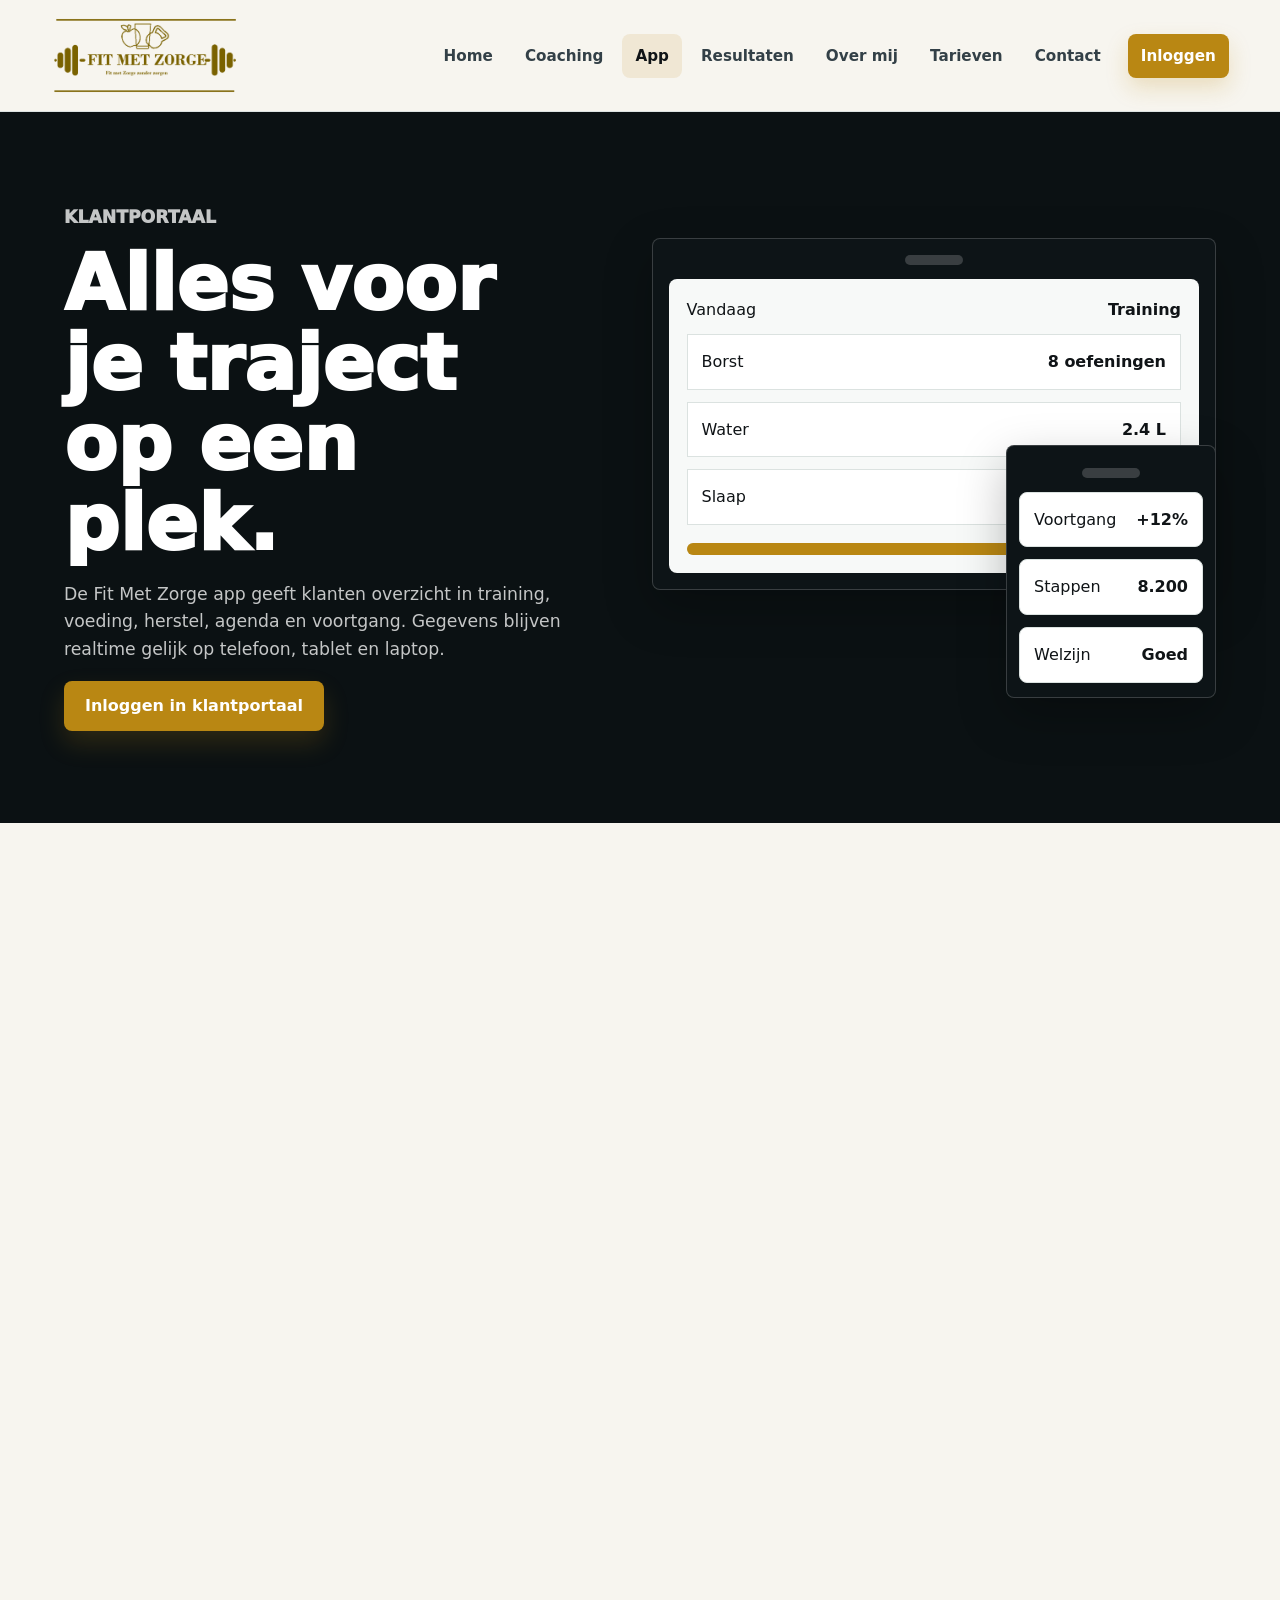
==== commit 0e4d5a84: "Add files via upload" ====
--- a/app.html
+++ b/app.html
@@ -1,4 +1,4 @@
-﻿<!doctype html>
+<!doctype html>
 <html lang="nl">
   <head>
     <meta charset="utf-8">
@@ -9,7 +9,7 @@
   </head>
   <body>
     <header class="site-header" data-header>
-      <a class="brand" href="index.html" aria-label="Fit Met Zorge home"><img src="fit-met-zorge-logo-clean.png" alt="Fit Met Zorge logo" width="1200" height="530" decoding="async"></a>
+      <a class="brand" href="index.html" aria-label="Fit Met Zorge home"><img src="fit-met-zorge-logo-clean.png" alt="Fit Met Zorge logo" width="1800" height="790" decoding="async"></a>
       <button class="nav-toggle" type="button" aria-label="Menu openen" aria-expanded="false" data-nav-toggle><span></span><span></span><span></span></button>
             <nav class="site-nav" aria-label="Hoofdnavigatie" data-nav>
         <a href="index.html">Home</a>
@@ -19,7 +19,7 @@
         <a href="over-mij.html">Over mij</a>
         <a href="tarieven.html">Tarieven</a>
         <a href="contact.html">Contact</a>
-        <a class="nav-login" href="https://www.fitmetzorge.com/app">Inloggen</a>
+        <a class="nav-login" href="https://appfmz.nl">Inloggen</a>
       </nav>
     </header>
 
@@ -31,7 +31,7 @@
           <p>
             De Fit Met Zorge app geeft klanten overzicht in training, voeding, herstel, agenda en voortgang. Gegevens blijven realtime gelijk op telefoon, tablet en laptop.
           </p>
-          <a class="button primary" href="https://www.fitmetzorge.com/app">Inloggen in klantportaal</a>
+          <a class="button primary" href="https://appfmz.nl">Inloggen in klantportaal</a>
         </div>
         <div class="device-showcase reveal" aria-label="Voorbeeld van de Fit Met Zorge app">
           <div class="device laptop">
@@ -94,13 +94,13 @@
           <p>Log in om je schema, logs, agenda en voortgang te bekijken.</p>
         </div>
         <div class="cta-actions reveal">
-          <a class="button light" href="https://www.fitmetzorge.com/app">Inloggen in klantportaal</a>
+          <a class="button light" href="https://appfmz.nl">Inloggen in klantportaal</a>
         </div>
       </section>
     </main>
 
     <footer class="site-footer">
-      <div class="footer-brand"><img src="fit-met-zorge-logo-clean.png" alt="Fit Met Zorge logo" width="1200" height="530" decoding="async"><p>Fit met Zorge zonder zorgen.</p></div>
+      <div class="footer-brand"><img src="fit-met-zorge-logo-clean.png" alt="Fit Met Zorge logo" width="1800" height="790" decoding="async"><p>Fit met Zorge zonder zorgen.</p></div>
       <div class="footer-links"><a href="index.html">Home</a><a href="coaching.html">Coaching</a><a href="app.html">App</a><a href="resultaten.html">Resultaten</a><a href="over-mij.html">Over mij</a><a href="tarieven.html">Tarieven</a><a href="contact.html">Contact</a></div>
       <div class="footer-contact"><a href="tel:+31630422117">0630422117</a><a href="mailto:fitmetzorge@outlook.com">fitmetzorge@outlook.com</a><a href="https://www.instagram.com/fitmetzorge" target="_blank" rel="noreferrer">@fitmetzorge</a></div>
       <div class="footer-bottom"><span>&copy; 2026 Fit Met Zorge. Alle rechten voorbehouden.</span><a href="privacy.html">Privacyverklaring</a><a href="voorwaarden.html">Algemene voorwaarden</a></div>
@@ -111,3 +111,4 @@
 
 
 
+
--- a/styles.css
+++ b/styles.css
@@ -1,4 +1,4 @@
-﻿:root {
+:root {
   --ink: #101417;
   --soft-ink: #334047;
   --muted: #6c777d;
@@ -87,7 +87,7 @@
   width: 100%;
   height: auto;
   object-fit: contain;
-  aspect-ratio: 1200 / 530;
+  aspect-ratio: 1800 / 790;
 }
 
 .site-nav {
@@ -205,7 +205,7 @@
 .hero-logo {
   width: min(430px, 82vw);
   height: auto;
-  aspect-ratio: 1200 / 530;
+  aspect-ratio: 1800 / 790;
   object-fit: contain;
   padding: 14px;
   margin-bottom: 28px;
@@ -1372,7 +1372,7 @@
 .footer-brand img {
   width: 240px;
   height: auto;
-  aspect-ratio: 1200 / 530;
+  aspect-ratio: 1800 / 790;
   object-fit: contain;
   padding: 12px;
   background: #fff;
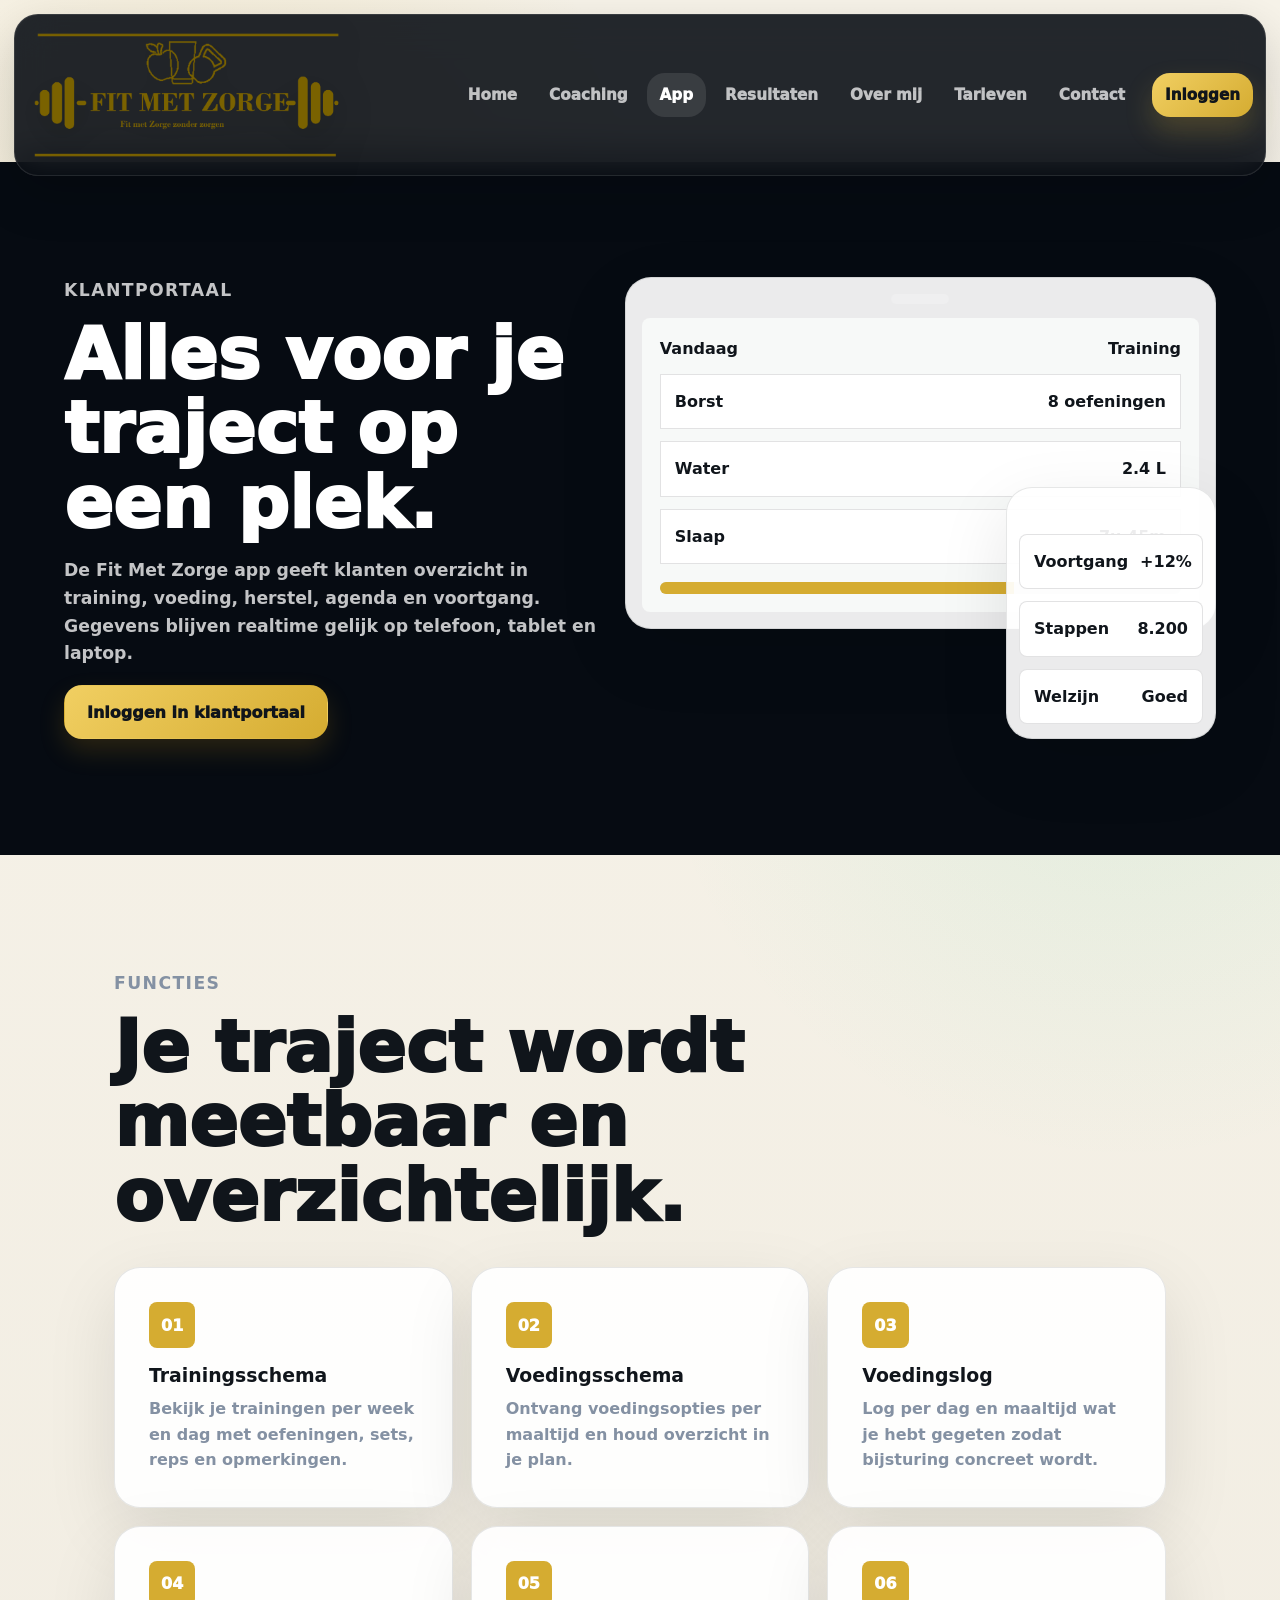
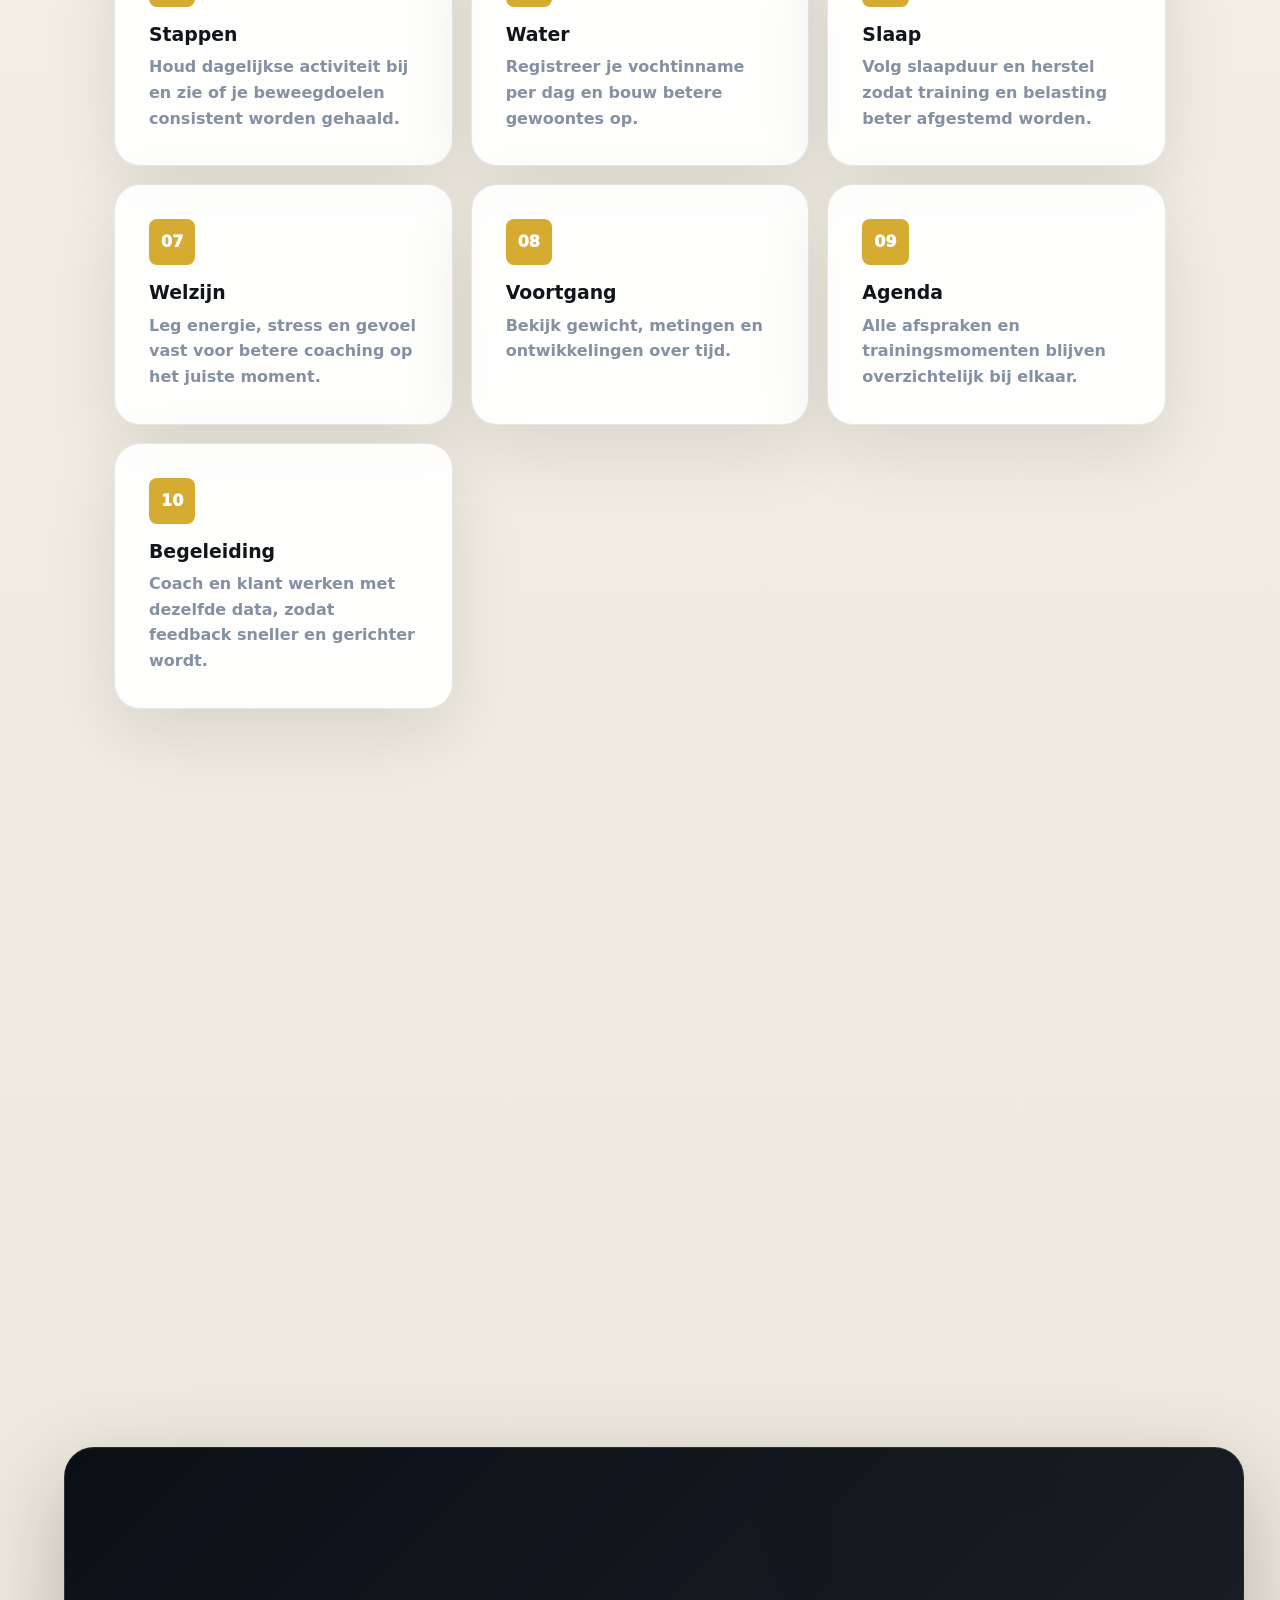
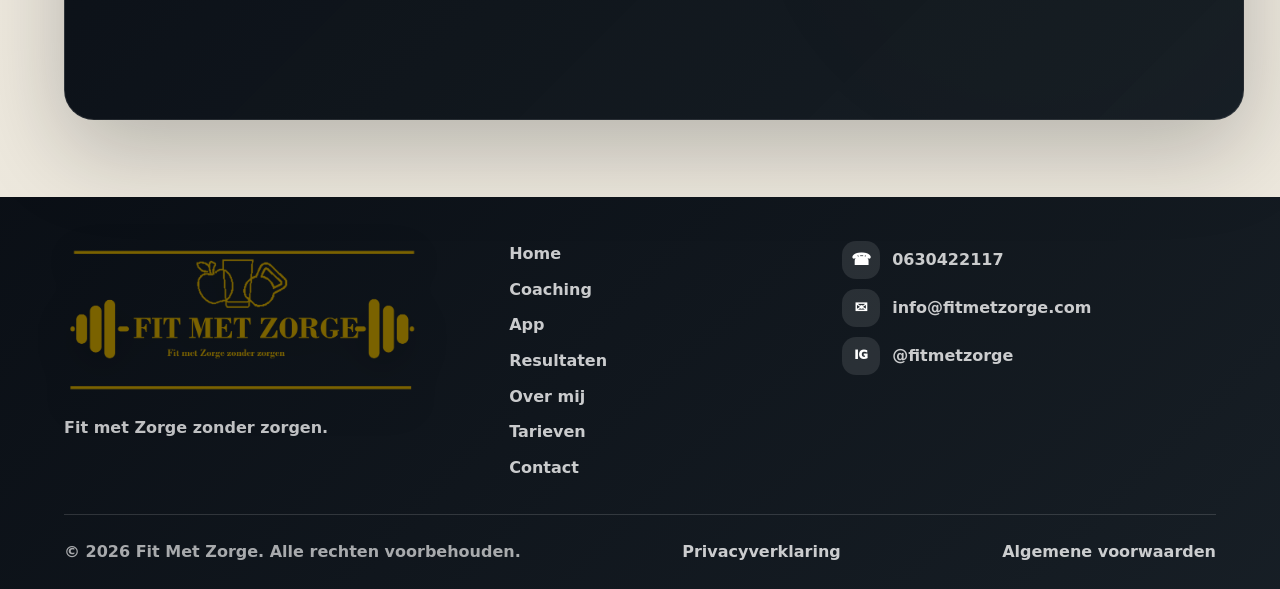
==== commit 4c4ead26: "Fix website form scrolling and submission handling; use info mailbox" ====
--- a/app.html
+++ b/app.html
@@ -102,7 +102,7 @@
     <footer class="site-footer">
       <div class="footer-brand"><img src="fit-met-zorge-logo-clean.png" alt="Fit Met Zorge logo" width="1800" height="790" decoding="async"><p>Fit met Zorge zonder zorgen.</p></div>
       <div class="footer-links"><a href="index.html">Home</a><a href="coaching.html">Coaching</a><a href="app.html">App</a><a href="resultaten.html">Resultaten</a><a href="over-mij.html">Over mij</a><a href="tarieven.html">Tarieven</a><a href="contact.html">Contact</a></div>
-      <div class="footer-contact"><a href="tel:+31630422117">0630422117</a><a href="mailto:fitmetzorge@outlook.com">fitmetzorge@outlook.com</a><a href="https://www.instagram.com/fitmetzorge" target="_blank" rel="noreferrer">@fitmetzorge</a></div>
+      <div class="footer-contact"><a href="tel:+31630422117">0630422117</a><a href="mailto:info@fitmetzorge.com">info@fitmetzorge.com</a><a href="https://www.instagram.com/fitmetzorge" target="_blank" rel="noreferrer">@fitmetzorge</a></div>
       <div class="footer-bottom"><span>&copy; 2026 Fit Met Zorge. Alle rechten voorbehouden.</span><a href="privacy.html">Privacyverklaring</a><a href="voorwaarden.html">Algemene voorwaarden</a></div>
     </footer>
     <script src="script.js"></script>
--- a/styles.css
+++ b/styles.css
@@ -37,6 +37,8 @@
 }
 
 body.signup-open {
+  position: fixed;
+  width: 100%;
   overflow: hidden;
 }
 
@@ -87,11 +89,12 @@
   width: 100%;
   height: auto;
   object-fit: contain;
-  aspect-ratio: 1800 / 790;
+  aspect-ratio: 2968 / 1257;
 }
 
 .site-nav {
   display: flex;
+  flex-wrap: wrap;
   align-items: center;
   justify-content: flex-end;
   gap: 6px;
@@ -198,14 +201,14 @@
 }
 
 .hero-content {
-  width: min(780px, 100%);
+  width: min(980px, 100%);
   color: #fff;
 }
 
 .hero-logo {
   width: min(430px, 82vw);
   height: auto;
-  aspect-ratio: 1800 / 790;
+  aspect-ratio: 2968 / 1257;
   object-fit: contain;
   padding: 14px;
   margin-bottom: 28px;
@@ -780,6 +783,7 @@
 }
 
 .intake-section {
+  overflow-wrap: anywhere;
   display: grid;
   grid-template-columns: minmax(0, 1fr) minmax(340px, 0.8fr);
   align-items: start;
@@ -816,6 +820,7 @@
 }
 
 .premium-form {
+  min-width: 0;
   display: grid;
   gap: 14px;
   padding: 24px;
@@ -836,6 +841,7 @@
 .premium-form input,
 .premium-form select,
 .premium-form textarea {
+  min-width: 0;
   width: 100%;
   border: 1px solid var(--line);
   border-radius: 8px;
@@ -1204,6 +1210,9 @@
 .signup-modal {
   position: fixed;
   inset: 0;
+  top: var(--signup-top, 0px);
+  bottom: auto;
+  height: var(--signup-height, 100dvh);
   z-index: 2000;
   display: grid;
   place-items: center;
@@ -1215,10 +1224,14 @@
 .signup-dialog {
   position: relative;
   width: min(920px, 100%);
-  max-height: min(760px, calc(100svh - 36px));
+  max-height: min(760px, calc(var(--signup-height, 100dvh) - 36px));
+  min-height: 0;
   display: grid;
   grid-template-columns: minmax(0, 0.78fr) minmax(320px, 1fr);
   overflow: auto;
+  overscroll-behavior: contain;
+  scroll-padding-block: 20px;
+  overflow-wrap: anywhere;
   background: var(--paper);
   border-radius: 8px;
   box-shadow: 0 22px 70px rgba(0, 0, 0, 0.34);
@@ -1362,6 +1375,7 @@
 
 .site-footer {
   display: grid;
+  overflow-wrap: anywhere;
   grid-template-columns: minmax(220px, 1.1fr) minmax(180px, 0.8fr) minmax(220px, 1fr);
   gap: 34px;
   color: #fff;
@@ -1644,4 +1658,712 @@
     transform: none;
   }
 }
+
+/* Fit Met Zorge app-style refresh - 2026 */
+:root {
+  --ink: #10151b;
+  --soft-ink: #65748a;
+  --muted: #8491a3;
+  --paper: #f4f0e6;
+  --panel: rgba(255, 255, 255, 0.92);
+  --panel-soft: #f8f6ef;
+  --line: rgba(16, 21, 27, 0.12);
+  --gold: #d5ac31;
+  --gold-dark: #b88f16;
+  --green: #2ecb8a;
+  --night: #060b12;
+  --night-soft: #101821;
+  --shadow: 0 24px 70px rgba(5, 8, 13, 0.16);
+}
+
+html {
+  background: var(--paper);
+}
+
+body {
+  color: var(--ink);
+  background:
+    radial-gradient(circle at 18% 6%, rgba(213, 172, 49, 0.14), transparent 26rem),
+    radial-gradient(circle at 88% 18%, rgba(46, 203, 138, 0.10), transparent 30rem),
+    linear-gradient(180deg, #f7f3e9 0%, #ece7dc 100%);
+  font-weight: 650;
+}
+
+.site-header {
+  top: 14px;
+  width: min(1450px, calc(100% - 28px));
+  margin: 0 auto;
+  padding: 10px 12px 10px 18px;
+  background: rgba(6, 11, 18, 0.88);
+  border: 1px solid rgba(255, 255, 255, 0.10);
+  border-radius: 24px;
+  box-shadow: 0 18px 50px rgba(5, 8, 13, 0.18);
+  backdrop-filter: blur(18px);
+}
+
+.site-header.scrolled,
+.site-header.menu-open {
+  background: rgba(6, 11, 18, 0.94);
+  box-shadow: 0 22px 70px rgba(5, 8, 13, 0.24);
+}
+
+.brand {
+  width: 240px;
+}
+
+.brand img,
+.footer-brand img {
+  filter: drop-shadow(0 10px 18px rgba(0, 0, 0, 0.26));
+}
+
+.site-nav a {
+  min-height: 44px;
+  color: rgba(255, 255, 255, 0.72);
+  border-radius: 18px;
+  font-weight: 950;
+  letter-spacing: 0;
+}
+
+.site-nav a:hover,
+.site-nav a.active {
+  color: #ffffff;
+  background: rgba(255, 255, 255, 0.10);
+}
+
+.site-nav .nav-login {
+  color: #11161d;
+  background: linear-gradient(135deg, #f2cf61, var(--gold));
+  border-radius: 18px;
+  box-shadow: 0 14px 28px rgba(213, 172, 49, 0.22);
+}
+
+.site-nav .nav-login:hover {
+  color: #11161d;
+  background: linear-gradient(135deg, #ffe184, #d7aa28);
+}
+
+.nav-toggle {
+  border-color: rgba(255, 255, 255, 0.14);
+  background: rgba(255, 255, 255, 0.08);
+}
+
+.nav-toggle span {
+  background: #ffffff;
+}
+
+.hero {
+  min-height: 92svh;
+  padding-top: 120px;
+}
+
+.hero-media {
+  background-image:
+    linear-gradient(90deg, rgba(6, 11, 18, 0.94), rgba(6, 11, 18, 0.58), rgba(6, 11, 18, 0.25)),
+    image-set(url("fit-met-zorge-hero.webp") type("image/webp"), url("fit-met-zorge-hero.jpg") type("image/jpeg"));
+  transform: scale(1.01);
+}
+
+.hero::after {
+  height: 52%;
+  background: linear-gradient(0deg, rgba(6, 11, 18, 0.95), transparent);
+}
+
+.hero-logo {
+  width: min(900px, 96vw);
+  padding: 0;
+  background: transparent;
+  border-radius: 0;
+  box-shadow: none;
+  filter: drop-shadow(0 28px 34px rgba(0, 0, 0, 0.45));
+}
+
+.eyebrow {
+  color: var(--gold);
+  font-weight: 1000;
+  letter-spacing: 0.08em;
+}
+
+.hero h1,
+.page-hero h1,
+.section-head h2,
+.split-copy h2,
+.dark-cta h2,
+.sync-copy h2,
+.intake-copy h2,
+.contact-details h2 {
+  letter-spacing: 0;
+}
+
+.hero h1 {
+  max-width: 980px;
+  font-size: clamp(3.2rem, 8.2vw, 8rem);
+}
+
+.hero-lead {
+  max-width: 760px;
+  color: rgba(255, 255, 255, 0.82);
+  font-size: clamp(1.08rem, 1.7vw, 1.36rem);
+}
+
+.button {
+  border-radius: 18px;
+  min-height: 54px;
+  padding: 14px 22px;
+  font-weight: 1000;
+  box-shadow: none;
+  transform: translateZ(0);
+  transition: transform 160ms ease, box-shadow 160ms ease, background 160ms ease, border-color 160ms ease;
+}
+
+.button:hover,
+.plan-card:hover,
+.value-card:hover,
+.service-card:hover,
+.feature-card:hover,
+.result-card:hover,
+.mini-price-card:hover,
+.contact-method:hover {
+  transform: translateY(-2px);
+}
+
+.button.primary,
+.button.light,
+.site-nav .nav-login {
+  background: linear-gradient(135deg, #f1cf62, var(--gold));
+  color: #10151b;
+}
+
+.button.primary:hover,
+.button.light:hover {
+  background: linear-gradient(135deg, #ffe38d, #d5a728);
+  box-shadow: 0 20px 42px rgba(213, 172, 49, 0.24);
+}
+
+.button.ghost-light,
+.button.outline-light {
+  color: #ffffff;
+  background: rgba(255, 255, 255, 0.08);
+  border-color: rgba(255, 255, 255, 0.20);
+  backdrop-filter: blur(12px);
+}
+
+.section,
+.page-hero {
+  padding-block: clamp(72px, 9vw, 118px);
+}
+
+.compact-hero {
+  padding-top: 138px;
+  background:
+    linear-gradient(135deg, rgba(6, 11, 18, 0.96), rgba(16, 24, 33, 0.94)),
+    radial-gradient(circle at 80% 20%, rgba(213, 172, 49, 0.22), transparent 24rem);
+  color: #ffffff;
+}
+
+.compact-hero .section-head p,
+.page-hero p {
+  color: rgba(255, 255, 255, 0.74);
+}
+
+.section-head {
+  width: min(940px, 100%);
+}
+
+.section-head h2,
+.page-hero h1 {
+  font-size: clamp(2.55rem, 5.6vw, 5.8rem);
+}
+
+.section-head p,
+.split-copy p,
+.sync-copy p,
+.intake-copy p,
+.contact-intro,
+.hero-lead {
+  font-weight: 650;
+}
+
+.value-grid,
+.service-grid,
+.feature-grid,
+.results-grid,
+.plan-grid,
+.extra-pricing-grid,
+.contact-card-grid,
+.timeline,
+.review-list,
+.before-after-grid {
+  gap: 18px;
+}
+
+.value-card,
+.service-card,
+.feature-card,
+.result-card,
+.timeline-card,
+.premium-form,
+.premium-panel,
+.plan-detail,
+.mini-price-card,
+.pricing-category,
+.contact-method,
+.contact-whatsapp-card,
+.signup-dialog,
+.device,
+.intake-steps article,
+.review-card,
+.before-after-card {
+  background: var(--panel);
+  border: 1px solid rgba(16, 21, 27, 0.10);
+  border-radius: 26px;
+  box-shadow: 0 24px 70px rgba(5, 8, 13, 0.10);
+}
+
+.value-card,
+.service-card,
+.feature-card,
+.result-card,
+.timeline-card,
+.premium-form,
+.premium-panel,
+.plan-detail,
+.mini-price-card,
+.pricing-category,
+.contact-method,
+.contact-whatsapp-card {
+  padding: clamp(22px, 3vw, 34px);
+}
+
+.icon-badge,
+.timeline-card span,
+.intake-steps span {
+  background: rgba(213, 172, 49, 0.16);
+  color: #a97b0f;
+  border-radius: 16px;
+}
+
+.split-section,
+.sync-section,
+.intake-section,
+.contact-grid,
+.about-layout,
+.review-layout,
+.app-hero {
+  align-items: stretch;
+  gap: 26px;
+}
+
+.dark-cta,
+.site-footer {
+  background:
+    linear-gradient(135deg, rgba(6, 11, 18, 0.98), rgba(14, 22, 30, 0.96)),
+    radial-gradient(circle at 82% 12%, rgba(213, 172, 49, 0.18), transparent 26rem);
+  border-radius: 0;
+}
+
+.dark-cta {
+  margin: clamp(40px, 6vw, 78px) clamp(18px, 5vw, 70px);
+  padding: clamp(34px, 5vw, 58px);
+  border: 1px solid rgba(255, 255, 255, 0.10);
+  border-radius: 30px;
+  box-shadow: 0 30px 90px rgba(5, 8, 13, 0.24);
+}
+
+.dark-cta h2,
+.dark-cta p {
+  color: #ffffff;
+}
+
+.plan-card {
+  background: rgba(255, 255, 255, 0.86);
+  border: 1px solid rgba(16, 21, 27, 0.12);
+  border-radius: 24px;
+  color: var(--ink);
+  box-shadow: 0 18px 46px rgba(5, 8, 13, 0.08);
+}
+
+.plan-card.active,
+.plan-card:focus-visible {
+  border-color: rgba(213, 172, 49, 0.70);
+  background: linear-gradient(180deg, #ffffff, #fff7df);
+  box-shadow: 0 24px 70px rgba(213, 172, 49, 0.20);
+}
+
+.plan-card strong {
+  color: #11161d;
+}
+
+.plan-card span:first-child,
+.mini-price-card h2,
+.pricing-category h2 {
+  color: var(--ink);
+}
+
+.duo-note {
+  color: var(--soft-ink);
+}
+
+.duo-note strong {
+  color: #11161d;
+}
+
+.pricing-card-modern {
+  position: relative;
+  align-content: start;
+  min-height: 306px;
+  gap: 10px;
+  padding: 26px;
+}
+
+.pricing-card-modern.featured {
+  border-color: rgba(213, 172, 49, 0.82);
+  background: linear-gradient(180deg, #fffdf7 0%, #fff5d8 100%);
+  box-shadow: 0 28px 78px rgba(213, 172, 49, 0.18);
+}
+
+.pricing-card-modern .plan-title {
+  padding-right: 112px;
+  color: var(--ink);
+  font-size: 1.05rem;
+  letter-spacing: 0.05em;
+  text-transform: uppercase;
+}
+
+.pricing-card-modern .plan-frequency {
+  color: var(--gold-dark);
+  font-size: 1.1rem;
+  font-weight: 950;
+}
+
+.session-price {
+  display: block;
+  margin: 8px 0 4px;
+  color: #10151b;
+  font-size: clamp(2.35rem, 4vw, 3.35rem);
+  font-weight: 950;
+  letter-spacing: 0;
+  line-height: 0.95;
+}
+
+.session-price span {
+  display: block;
+  margin-top: 8px;
+  color: var(--soft-ink);
+  font-size: 0.92rem;
+  font-weight: 900;
+  line-height: 1.2;
+  text-transform: none;
+}
+
+.pricing-card-modern small {
+  color: var(--soft-ink);
+  font-size: 0.98rem;
+  line-height: 1.35;
+}
+
+.monthly-price {
+  display: block;
+  align-self: end;
+  margin-top: auto;
+  padding-top: 14px;
+  border-top: 1px solid rgba(16, 21, 27, 0.12);
+  color: var(--soft-ink);
+  font-size: 0.95rem;
+  font-weight: 900;
+  line-height: 1.35;
+}
+
+.popular-badge {
+  position: absolute;
+  top: 18px;
+  right: 18px;
+  width: max-content;
+  max-width: calc(100% - 36px);
+  padding: 8px 10px;
+  border-radius: 999px;
+  background: #d5ac31;
+  color: #10151b !important;
+  font-size: 0.72rem;
+  font-weight: 950;
+  letter-spacing: 0.06em;
+  line-height: 1;
+  text-transform: uppercase;
+}
+
+.mini-session-price {
+  font-size: clamp(2rem, 3vw, 2.7rem);
+}
+
+.pricing-footnote {
+  margin: 4px 0 0;
+  color: var(--soft-ink);
+  font-weight: 900;
+  text-align: center;
+}
+
+@media (max-width: 760px) {
+  .pricing-card-modern {
+    min-height: auto;
+    padding: 22px;
+  }
+
+  .pricing-card-modern .plan-title {
+    padding-right: 0;
+  }
+
+  .popular-badge {
+    position: static;
+    order: -1;
+    margin-bottom: 2px;
+  }
+
+  .session-price {
+    font-size: 2.35rem;
+  }
+}
+
+.premium-form input,
+.premium-form textarea,
+.premium-form select,
+.duration-option,
+.contact-method {
+  background: rgba(246, 248, 249, 0.92);
+  border: 1px solid rgba(16, 21, 27, 0.12);
+  border-radius: 18px;
+  color: var(--ink);
+}
+
+.premium-form input:focus,
+.premium-form textarea:focus,
+.premium-form select:focus {
+  outline: 3px solid rgba(213, 172, 49, 0.22);
+  border-color: rgba(213, 172, 49, 0.70);
+}
+
+.contact-method {
+  min-height: 104px;
+  display: grid;
+  align-content: center;
+  gap: 8px;
+}
+
+.contact-method::before,
+.footer-contact a::before {
+  display: inline-grid;
+  place-items: center;
+  width: 38px;
+  height: 38px;
+  border-radius: 14px;
+  background: rgba(213, 172, 49, 0.14);
+  color: #a97b0f;
+  font-weight: 1000;
+}
+
+.contact-method[href^="tel"]::before,
+.footer-contact a[href^="tel"]::before {
+  content: "☎";
+}
+
+.contact-method[href^="mailto"]::before,
+.footer-contact a[href^="mailto"]::before {
+  content: "✉";
+}
+
+.contact-method[href*="instagram"]::before,
+.footer-contact a[href*="instagram"]::before {
+  content: "IG";
+}
+
+.contact-method:not(a)::before {
+  content: "⌖";
+}
+
+.contact-method span,
+.premium-form label,
+.duration-field legend {
+  color: var(--soft-ink);
+  font-weight: 950;
+}
+
+.contact-method strong {
+  color: var(--ink);
+  font-size: 1.06rem;
+}
+
+.contact-whatsapp-card {
+  background: linear-gradient(145deg, #071018, #111a23);
+  color: #ffffff;
+}
+
+.contact-whatsapp-card p {
+  color: rgba(255, 255, 255, 0.72);
+}
+
+.button.whatsapp {
+  background: linear-gradient(135deg, #2fd790, #199c63);
+  color: #ffffff;
+}
+
+.site-footer {
+  margin-top: 0;
+  color: #ffffff;
+}
+
+.footer-brand img {
+  width: min(360px, 82vw);
+  background: transparent;
+  border-radius: 0;
+  padding: 0;
+}
+
+.footer-links a,
+.footer-contact a {
+  color: rgba(255, 255, 255, 0.78);
+}
+
+.footer-contact a {
+  gap: 12px;
+}
+
+.footer-contact a::before {
+  flex: 0 0 auto;
+  background: rgba(255, 255, 255, 0.10);
+  color: #ffffff;
+}
+
+.signup-modal {
+  backdrop-filter: blur(14px);
+}
+
+.signup-close {
+  border-radius: 16px;
+}
+
+@media (max-width: 1240px) {
+  .site-header {
+    top: 10px;
+    width: min(100% - 20px, 1450px);
+  }
+
+  .site-nav {
+    top: 88px;
+    left: 10px;
+    right: 10px;
+    background: rgba(6, 11, 18, 0.96);
+    border-color: rgba(255, 255, 255, 0.10);
+    border-radius: 24px;
+  }
+
+  .site-nav a {
+    color: rgba(255, 255, 255, 0.82);
+  }
+}
+
+@media (max-width: 720px) {
+  .site-header {
+    border-radius: 20px;
+  }
+
+  .brand {
+    width: 190px;
+  }
+
+  .hero {
+    min-height: 86svh;
+    padding-top: 112px;
+  }
+
+  .hero-logo {
+    width: min(560px, 96vw);
+  }
+
+  .hero h1 {
+    font-size: clamp(2.65rem, 13vw, 4.4rem);
+  }
+
+  .dark-cta {
+    margin-inline: 16px;
+    border-radius: 24px;
+  }
+
+  .value-card,
+  .service-card,
+  .feature-card,
+  .result-card,
+  .timeline-card,
+  .premium-form,
+  .premium-panel,
+  .plan-detail,
+  .mini-price-card,
+  .pricing-category,
+  .contact-method,
+  .contact-whatsapp-card {
+    border-radius: 22px;
+  }
+}
+
+/* Hero logo exact groter zichtbaar maken na het croppen van het logo-bestand. */
+.home-hero .hero-content {
+  width: min(1080px, 100%);
+}
+
+.home-hero .hero-logo {
+  width: min(980px, 96vw);
+  aspect-ratio: 2968 / 1257;
+  margin-bottom: 42px;
+}
+
+@media (max-width: 720px) {
+  .home-hero .hero-logo {
+    width: min(590px, 96vw);
+    margin-bottom: 28px;
+  }
+}
+
+/* Logo positie en formaat op verzoek: groter en verder naar links. */
+.site-header {
+  padding-left: 8px;
+}
+
+.site-header .brand {
+  width: 330px;
+  min-width: 280px;
+  margin-left: 0;
+}
+
+.home-hero .hero-content {
+  width: min(1260px, 100%);
+  margin-left: clamp(-48px, -3vw, -22px);
+}
+
+.home-hero .hero-logo {
+  width: min(630px, 92vw);
+  max-width: none;
+}
+
+@media (max-width: 1240px) {
+  .site-header .brand {
+    width: 260px;
+    min-width: 220px;
+  }
+}
+
+@media (max-width: 720px) {
+  .site-header {
+    padding-left: 10px;
+  }
+
+  .site-header .brand {
+    width: 205px;
+    min-width: 180px;
+  }
+
+  .home-hero .hero-content {
+    margin-left: 0;
+  }
+
+  .home-hero .hero-logo {
+    width: min(360px, 92vw);
+  }
+}
 
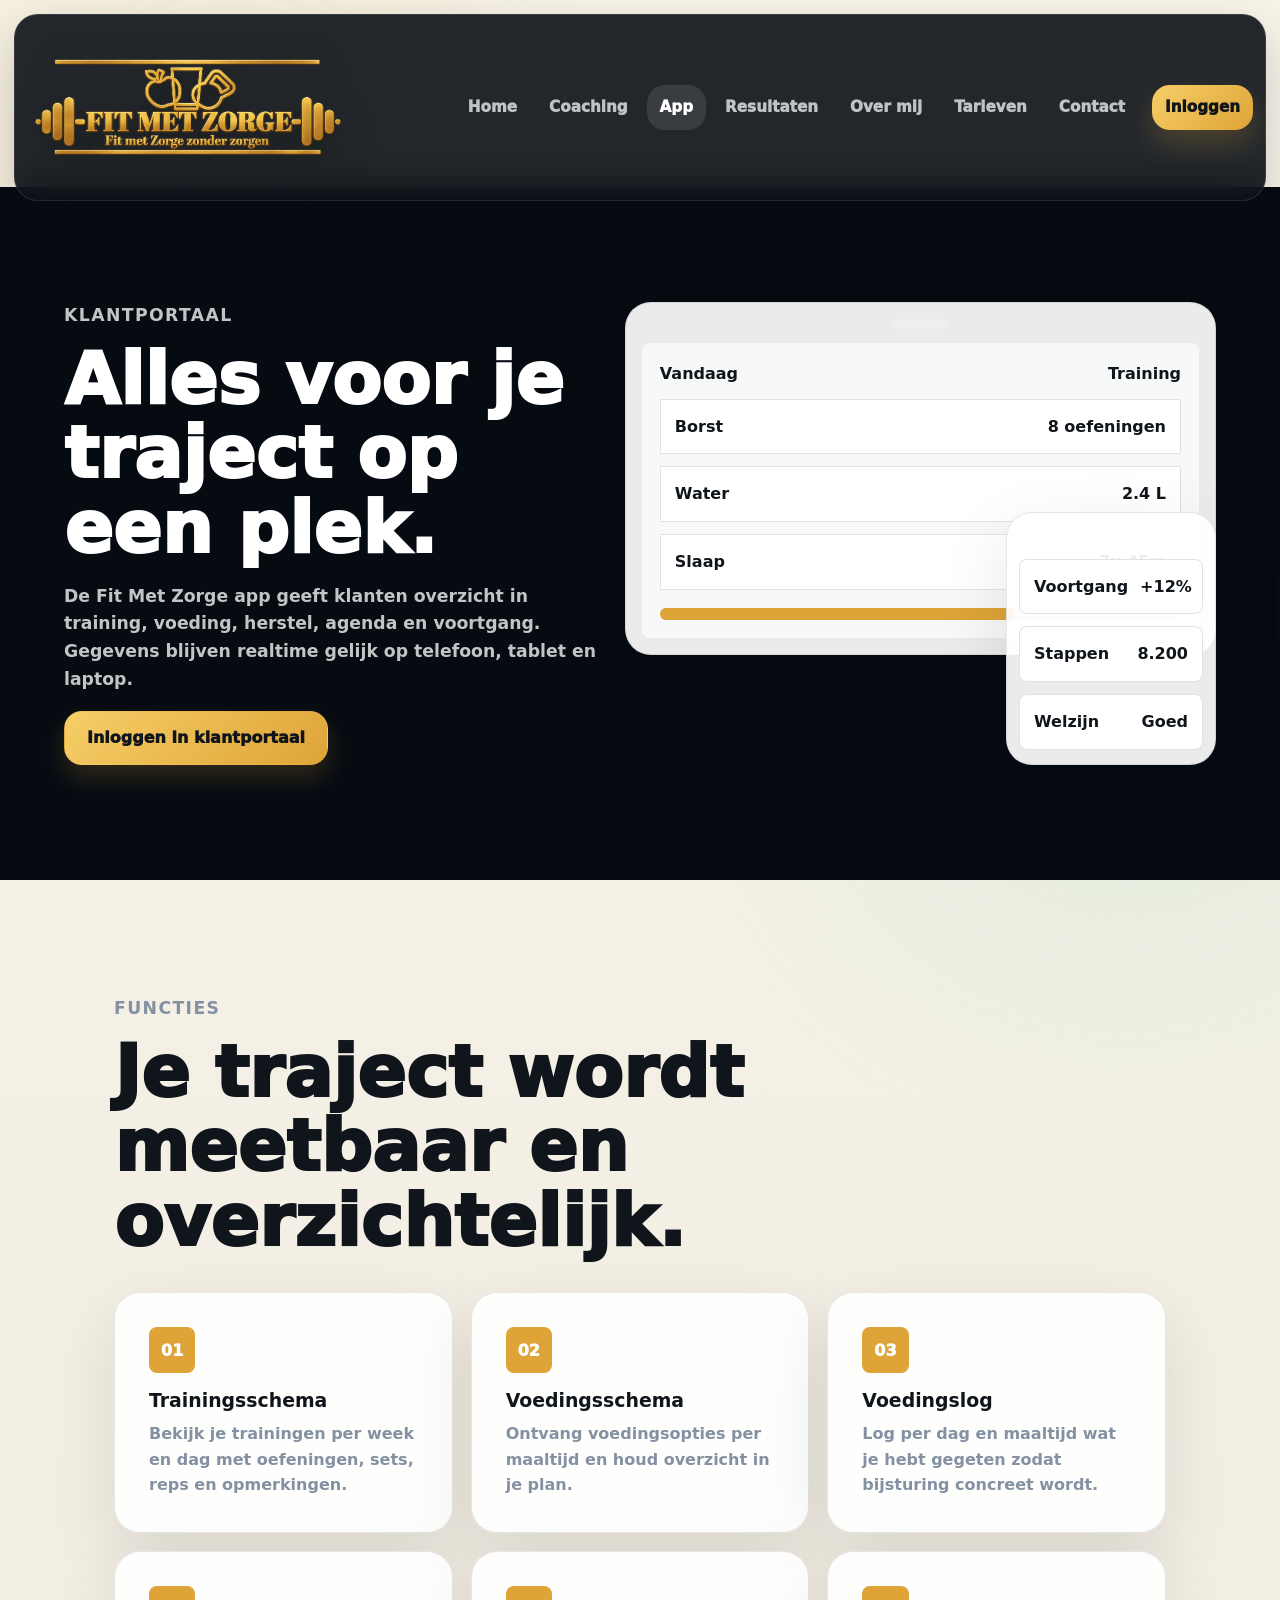
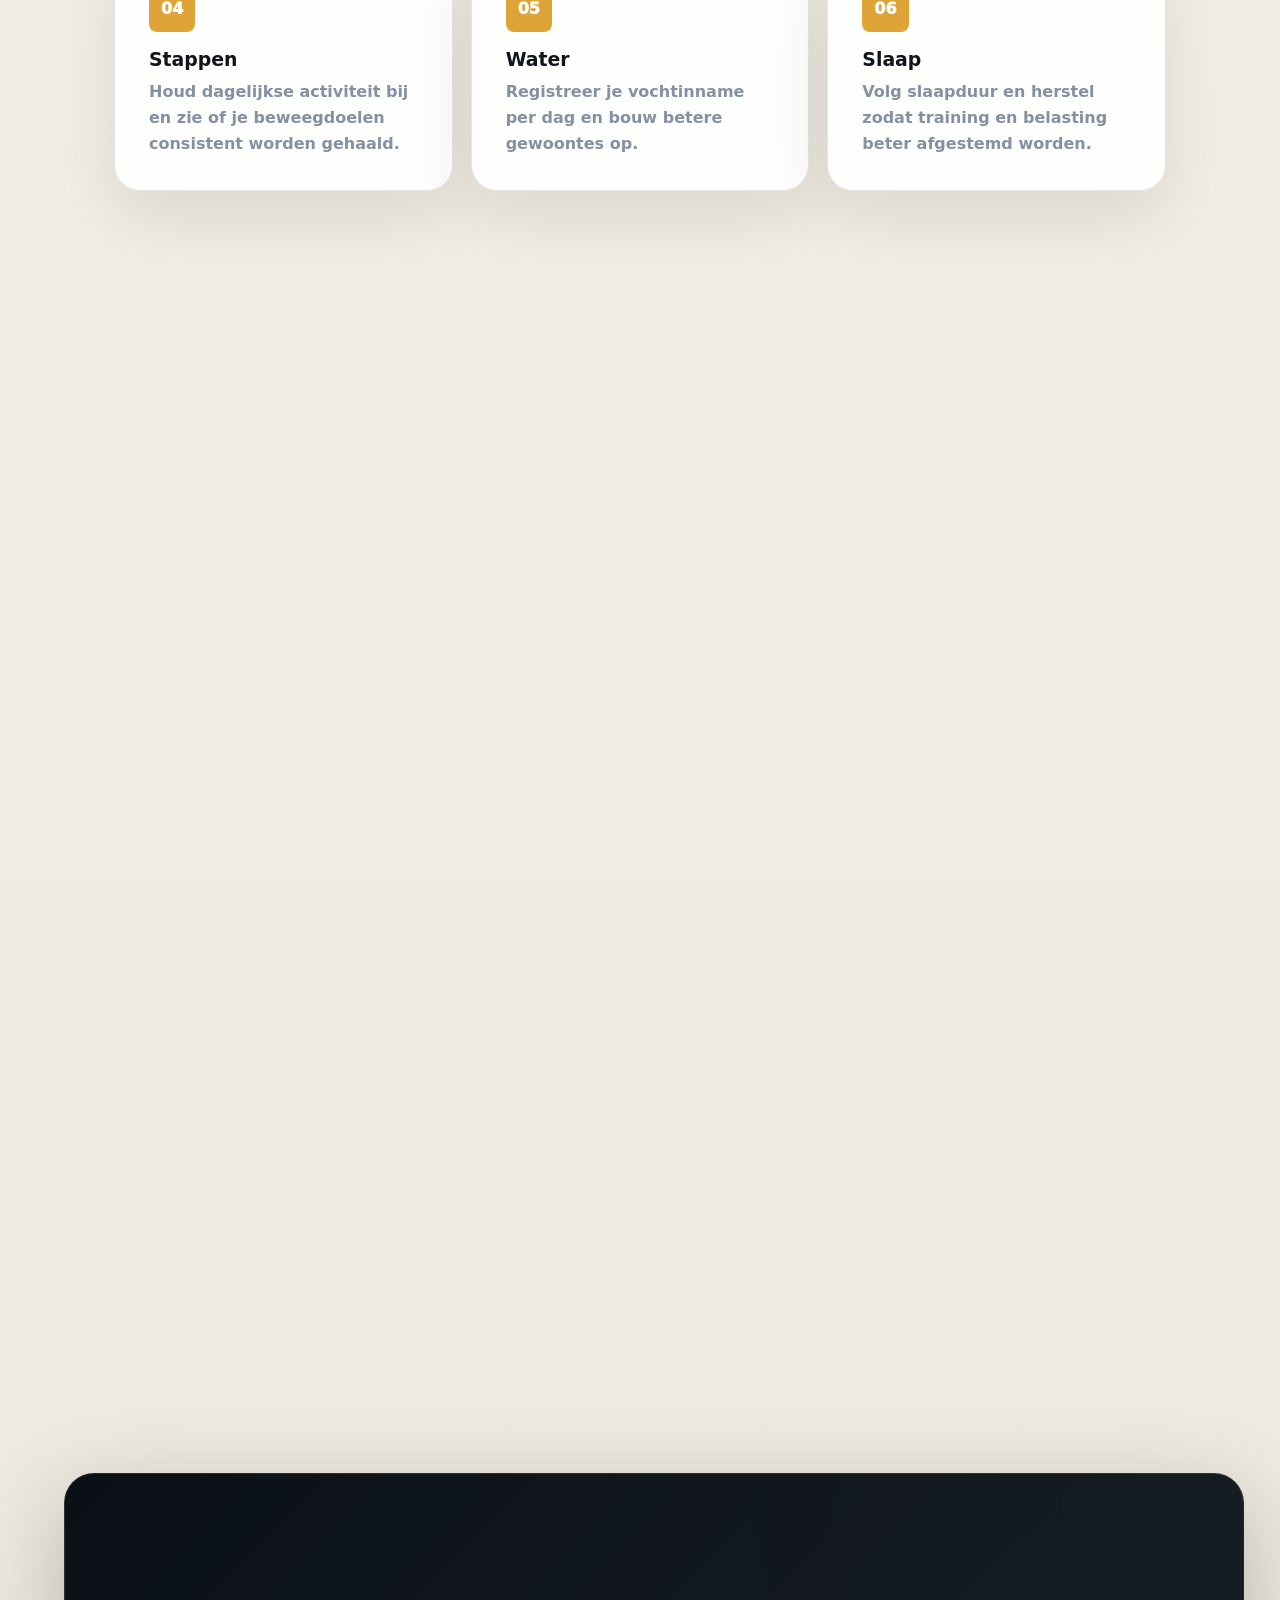
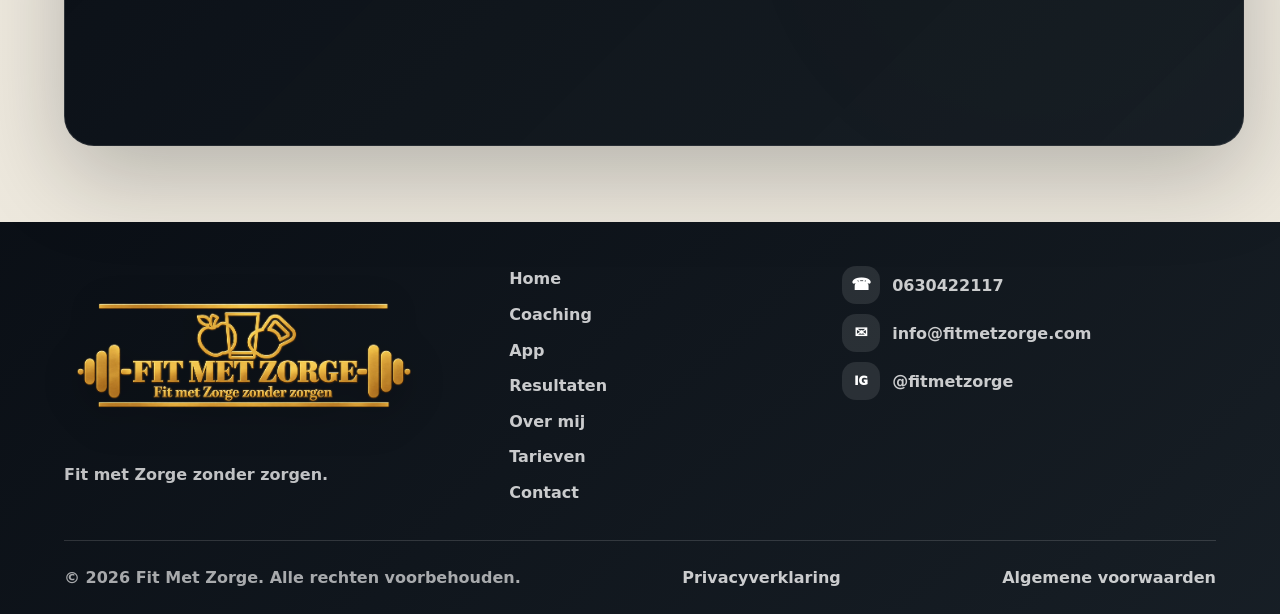
==== commit de1231fa: "Update website logo and gold accents; add supplied concept legal PDFs" ====
--- a/app.html
+++ b/app.html
@@ -5,11 +5,11 @@
     <meta name="viewport" content="width=device-width, initial-scale=1">
     <title>Klantportaal | Fit Met Zorge</title>
     <meta name="description" content="Bekijk de Fit Met Zorge webapp voor trainingsschema's, voedingsschema's, logs, voortgang, agenda en begeleiding.">
-    <link rel="stylesheet" href="styles.css">
+    <link rel="stylesheet" href="styles.css?v=20261102">
   </head>
   <body>
     <header class="site-header" data-header>
-      <a class="brand" href="index.html" aria-label="Fit Met Zorge home"><img src="fit-met-zorge-logo-clean.png" alt="Fit Met Zorge logo" width="1800" height="790" decoding="async"></a>
+      <a class="brand" href="index.html" aria-label="Fit Met Zorge home"><img src="fit-met-zorge-logo-gold.png" alt="Fit Met Zorge logo" width="1774" height="887" decoding="async"></a>
       <button class="nav-toggle" type="button" aria-label="Menu openen" aria-expanded="false" data-nav-toggle><span></span><span></span><span></span></button>
             <nav class="site-nav" aria-label="Hoofdnavigatie" data-nav>
         <a href="index.html">Home</a>
@@ -100,7 +100,7 @@
     </main>
 
     <footer class="site-footer">
-      <div class="footer-brand"><img src="fit-met-zorge-logo-clean.png" alt="Fit Met Zorge logo" width="1800" height="790" decoding="async"><p>Fit met Zorge zonder zorgen.</p></div>
+      <div class="footer-brand"><img src="fit-met-zorge-logo-gold.png" alt="Fit Met Zorge logo" width="1774" height="887" decoding="async"><p>Fit met Zorge zonder zorgen.</p></div>
       <div class="footer-links"><a href="index.html">Home</a><a href="coaching.html">Coaching</a><a href="app.html">App</a><a href="resultaten.html">Resultaten</a><a href="over-mij.html">Over mij</a><a href="tarieven.html">Tarieven</a><a href="contact.html">Contact</a></div>
       <div class="footer-contact"><a href="tel:+31630422117">0630422117</a><a href="mailto:info@fitmetzorge.com">info@fitmetzorge.com</a><a href="https://www.instagram.com/fitmetzorge" target="_blank" rel="noreferrer">@fitmetzorge</a></div>
       <div class="footer-bottom"><span>&copy; 2026 Fit Met Zorge. Alle rechten voorbehouden.</span><a href="privacy.html">Privacyverklaring</a><a href="voorwaarden.html">Algemene voorwaarden</a></div>
--- a/styles.css
+++ b/styles.css
@@ -6,8 +6,8 @@
   --panel: #ffffff;
   --panel-soft: #eef3f0;
   --line: #dbe2e0;
-  --gold: #b98713;
-  --gold-dark: #765706;
+  --gold: #dea438;
+  --gold-dark: #8f5b18;
   --green: #17483d;
   --green-soft: #e8f2ed;
   --night: #0b1113;
@@ -89,7 +89,7 @@
   width: 100%;
   height: auto;
   object-fit: contain;
-  aspect-ratio: 2968 / 1257;
+  aspect-ratio: 1774 / 887;
 }
 
 .site-nav {
@@ -116,14 +116,14 @@
 .site-nav a:hover,
 .site-nav a.active {
   color: var(--ink);
-  background: rgba(185, 135, 19, 0.12);
+  background: rgba(222, 164, 56, 0.12);
 }
 
 .site-nav .nav-login {
   margin-left: 8px;
   color: #fff;
   background: var(--gold);
-  box-shadow: 0 10px 22px rgba(185, 135, 19, 0.22);
+  box-shadow: 0 10px 22px rgba(222, 164, 56, 0.22);
 }
 
 .site-nav .nav-login:hover {
@@ -208,7 +208,7 @@
 .hero-logo {
   width: min(430px, 82vw);
   height: auto;
-  aspect-ratio: 2968 / 1257;
+  aspect-ratio: 1774 / 887;
   object-fit: contain;
   padding: 14px;
   margin-bottom: 28px;
@@ -271,7 +271,7 @@
 .button.primary {
   color: #fff;
   background: var(--gold);
-  box-shadow: 0 12px 26px rgba(185, 135, 19, 0.2);
+  box-shadow: 0 12px 26px rgba(222, 164, 56, 0.2);
 }
 
 .button.primary:hover {
@@ -857,7 +857,7 @@
 .premium-form textarea:focus {
   background: #fff;
   border-color: var(--gold);
-  box-shadow: 0 0 0 4px rgba(185, 135, 19, 0.14);
+  box-shadow: 0 0 0 4px rgba(222, 164, 56, 0.14);
 }
 
 .form-status {
@@ -958,7 +958,7 @@
 
 a.contact-method:hover {
   transform: translateY(-1px);
-  border-color: rgba(185, 135, 19, 0.42);
+  border-color: rgba(222, 164, 56, 0.42);
   box-shadow: 0 8px 18px rgba(16, 20, 23, 0.07);
 }
 
@@ -1156,9 +1156,9 @@
 .plan-card:hover,
 .plan-card.active {
   transform: translateY(-1px);
-  border-color: rgba(185, 135, 19, 0.55);
-  background: #fffaf0;
-  box-shadow: 0 12px 28px rgba(185, 135, 19, 0.1);
+  border-color: rgba(222, 164, 56, 0.55);
+  background: #fff8ed;
+  box-shadow: 0 12px 28px rgba(222, 164, 56, 0.1);
 }
 
 .plan-card span {
@@ -1319,9 +1319,9 @@
 }
 
 .duration-option input:checked + span {
-  background: #fff8e7;
-  border-color: rgba(185, 135, 19, 0.68);
-  box-shadow: 0 0 0 4px rgba(185, 135, 19, 0.12);
+  background: #fff3dc;
+  border-color: rgba(222, 164, 56, 0.68);
+  box-shadow: 0 0 0 4px rgba(222, 164, 56, 0.12);
 }
 
 .plan-detail {
@@ -1386,7 +1386,7 @@
 .footer-brand img {
   width: 240px;
   height: auto;
-  aspect-ratio: 1800 / 790;
+  aspect-ratio: 1774 / 887;
   object-fit: contain;
   padding: 12px;
   background: #fff;
@@ -1668,8 +1668,8 @@
   --panel: rgba(255, 255, 255, 0.92);
   --panel-soft: #f8f6ef;
   --line: rgba(16, 21, 27, 0.12);
-  --gold: #d5ac31;
-  --gold-dark: #b88f16;
+  --gold: #dea438;
+  --gold-dark: #a36b1f;
   --green: #2ecb8a;
   --night: #060b12;
   --night-soft: #101821;
@@ -1683,7 +1683,7 @@
 body {
   color: var(--ink);
   background:
-    radial-gradient(circle at 18% 6%, rgba(213, 172, 49, 0.14), transparent 26rem),
+    radial-gradient(circle at 18% 6%, rgba(222, 164, 56, 0.14), transparent 26rem),
     radial-gradient(circle at 88% 18%, rgba(46, 203, 138, 0.10), transparent 30rem),
     linear-gradient(180deg, #f7f3e9 0%, #ece7dc 100%);
   font-weight: 650;
@@ -1732,14 +1732,14 @@
 
 .site-nav .nav-login {
   color: #11161d;
-  background: linear-gradient(135deg, #f2cf61, var(--gold));
+  background: linear-gradient(135deg, #f6ce67, var(--gold));
   border-radius: 18px;
-  box-shadow: 0 14px 28px rgba(213, 172, 49, 0.22);
+  box-shadow: 0 14px 28px rgba(222, 164, 56, 0.22);
 }
 
 .site-nav .nav-login:hover {
   color: #11161d;
-  background: linear-gradient(135deg, #ffe184, #d7aa28);
+  background: linear-gradient(135deg, #ffdf87, #dea438);
 }
 
 .nav-toggle {
@@ -1829,14 +1829,14 @@
 .button.primary,
 .button.light,
 .site-nav .nav-login {
-  background: linear-gradient(135deg, #f1cf62, var(--gold));
+  background: linear-gradient(135deg, #f6ce67, var(--gold));
   color: #10151b;
 }
 
 .button.primary:hover,
 .button.light:hover {
-  background: linear-gradient(135deg, #ffe38d, #d5a728);
-  box-shadow: 0 20px 42px rgba(213, 172, 49, 0.24);
+  background: linear-gradient(135deg, #ffdf87, #dea438);
+  box-shadow: 0 20px 42px rgba(222, 164, 56, 0.24);
 }
 
 .button.ghost-light,
@@ -1856,7 +1856,7 @@
   padding-top: 138px;
   background:
     linear-gradient(135deg, rgba(6, 11, 18, 0.96), rgba(16, 24, 33, 0.94)),
-    radial-gradient(circle at 80% 20%, rgba(213, 172, 49, 0.22), transparent 24rem);
+    radial-gradient(circle at 80% 20%, rgba(222, 164, 56, 0.22), transparent 24rem);
   color: #ffffff;
 }
 
@@ -1937,8 +1937,8 @@
 .icon-badge,
 .timeline-card span,
 .intake-steps span {
-  background: rgba(213, 172, 49, 0.16);
-  color: #a97b0f;
+  background: rgba(222, 164, 56, 0.16);
+  color: #a36b1f;
   border-radius: 16px;
 }
 
@@ -1957,7 +1957,7 @@
 .site-footer {
   background:
     linear-gradient(135deg, rgba(6, 11, 18, 0.98), rgba(14, 22, 30, 0.96)),
-    radial-gradient(circle at 82% 12%, rgba(213, 172, 49, 0.18), transparent 26rem);
+    radial-gradient(circle at 82% 12%, rgba(222, 164, 56, 0.18), transparent 26rem);
   border-radius: 0;
 }
 
@@ -1984,9 +1984,9 @@
 
 .plan-card.active,
 .plan-card:focus-visible {
-  border-color: rgba(213, 172, 49, 0.70);
-  background: linear-gradient(180deg, #ffffff, #fff7df);
-  box-shadow: 0 24px 70px rgba(213, 172, 49, 0.20);
+  border-color: rgba(222, 164, 56, 0.70);
+  background: linear-gradient(180deg, #ffffff, #fff2d9);
+  box-shadow: 0 24px 70px rgba(222, 164, 56, 0.20);
 }
 
 .plan-card strong {
@@ -2016,9 +2016,9 @@
 }
 
 .pricing-card-modern.featured {
-  border-color: rgba(213, 172, 49, 0.82);
-  background: linear-gradient(180deg, #fffdf7 0%, #fff5d8 100%);
-  box-shadow: 0 28px 78px rgba(213, 172, 49, 0.18);
+  border-color: rgba(222, 164, 56, 0.82);
+  background: linear-gradient(180deg, #fffaf3 0%, #fff0d4 100%);
+  box-shadow: 0 28px 78px rgba(222, 164, 56, 0.18);
 }
 
 .pricing-card-modern .plan-title {
@@ -2061,14 +2061,12 @@
   line-height: 1.35;
 }
 
-.monthly-price {
+.period-price {
   display: block;
-  align-self: end;
-  margin-top: auto;
-  padding-top: 14px;
-  border-top: 1px solid rgba(16, 21, 27, 0.12);
-  color: var(--soft-ink);
-  font-size: 0.95rem;
+  margin: 0;
+  padding: 0;
+  color: var(--ink);
+  font-size: 1.25rem;
   font-weight: 900;
   line-height: 1.35;
 }
@@ -2081,7 +2079,7 @@
   max-width: calc(100% - 36px);
   padding: 8px 10px;
   border-radius: 999px;
-  background: #d5ac31;
+  background: #dea438;
   color: #10151b !important;
   font-size: 0.72rem;
   font-weight: 950;
@@ -2136,8 +2134,8 @@
 .premium-form input:focus,
 .premium-form textarea:focus,
 .premium-form select:focus {
-  outline: 3px solid rgba(213, 172, 49, 0.22);
-  border-color: rgba(213, 172, 49, 0.70);
+  outline: 3px solid rgba(222, 164, 56, 0.22);
+  border-color: rgba(222, 164, 56, 0.70);
 }
 
 .contact-method {
@@ -2154,8 +2152,8 @@
   width: 38px;
   height: 38px;
   border-radius: 14px;
-  background: rgba(213, 172, 49, 0.14);
-  color: #a97b0f;
+  background: rgba(222, 164, 56, 0.14);
+  color: #a36b1f;
   font-weight: 1000;
 }
 
@@ -2309,7 +2307,7 @@
 
 .home-hero .hero-logo {
   width: min(980px, 96vw);
-  aspect-ratio: 2968 / 1257;
+  aspect-ratio: 1774 / 887;
   margin-bottom: 42px;
 }
 
@@ -2367,3 +2365,49 @@
   }
 }
 
+
+/* Keep four-week prices and terms readable with enlarged text. */
+.pricing-stack, .plan-card, .pricing-terms {
+  min-width: 0;
+  overflow-wrap: anywhere;
+}
+.plan-card {
+  grid-template-columns: minmax(0, 1fr);
+}
+.pricing-card-modern .plan-title {
+  padding-right: 0;
+}
+.pricing-card-modern .popular-badge {
+  position: static;
+  order: -1;
+  max-width: 100%;
+}
+.pricing-terms p {
+  font-size: 1rem;
+  line-height: 1.6;
+}
+.plan-card .period-price {
+  font-size: 1.25rem;
+  line-height: 1.4;
+}
+.plan-card small {
+  font-size: 0.98rem;
+  line-height: 1.5;
+}
+
+/* Original PDF documents: readable preview plus native open/download actions. */
+.legal-page h1,
+.legal-document {
+  min-width: 0;
+  overflow-wrap: anywhere;
+}
+.legal-document-viewer {
+  display: block;
+  width: 100%;
+  height: 80vh;
+  min-height: 420px;
+  margin-top: 24px;
+  border: 1px solid var(--line);
+  border-radius: 8px;
+  background: var(--panel);
+}
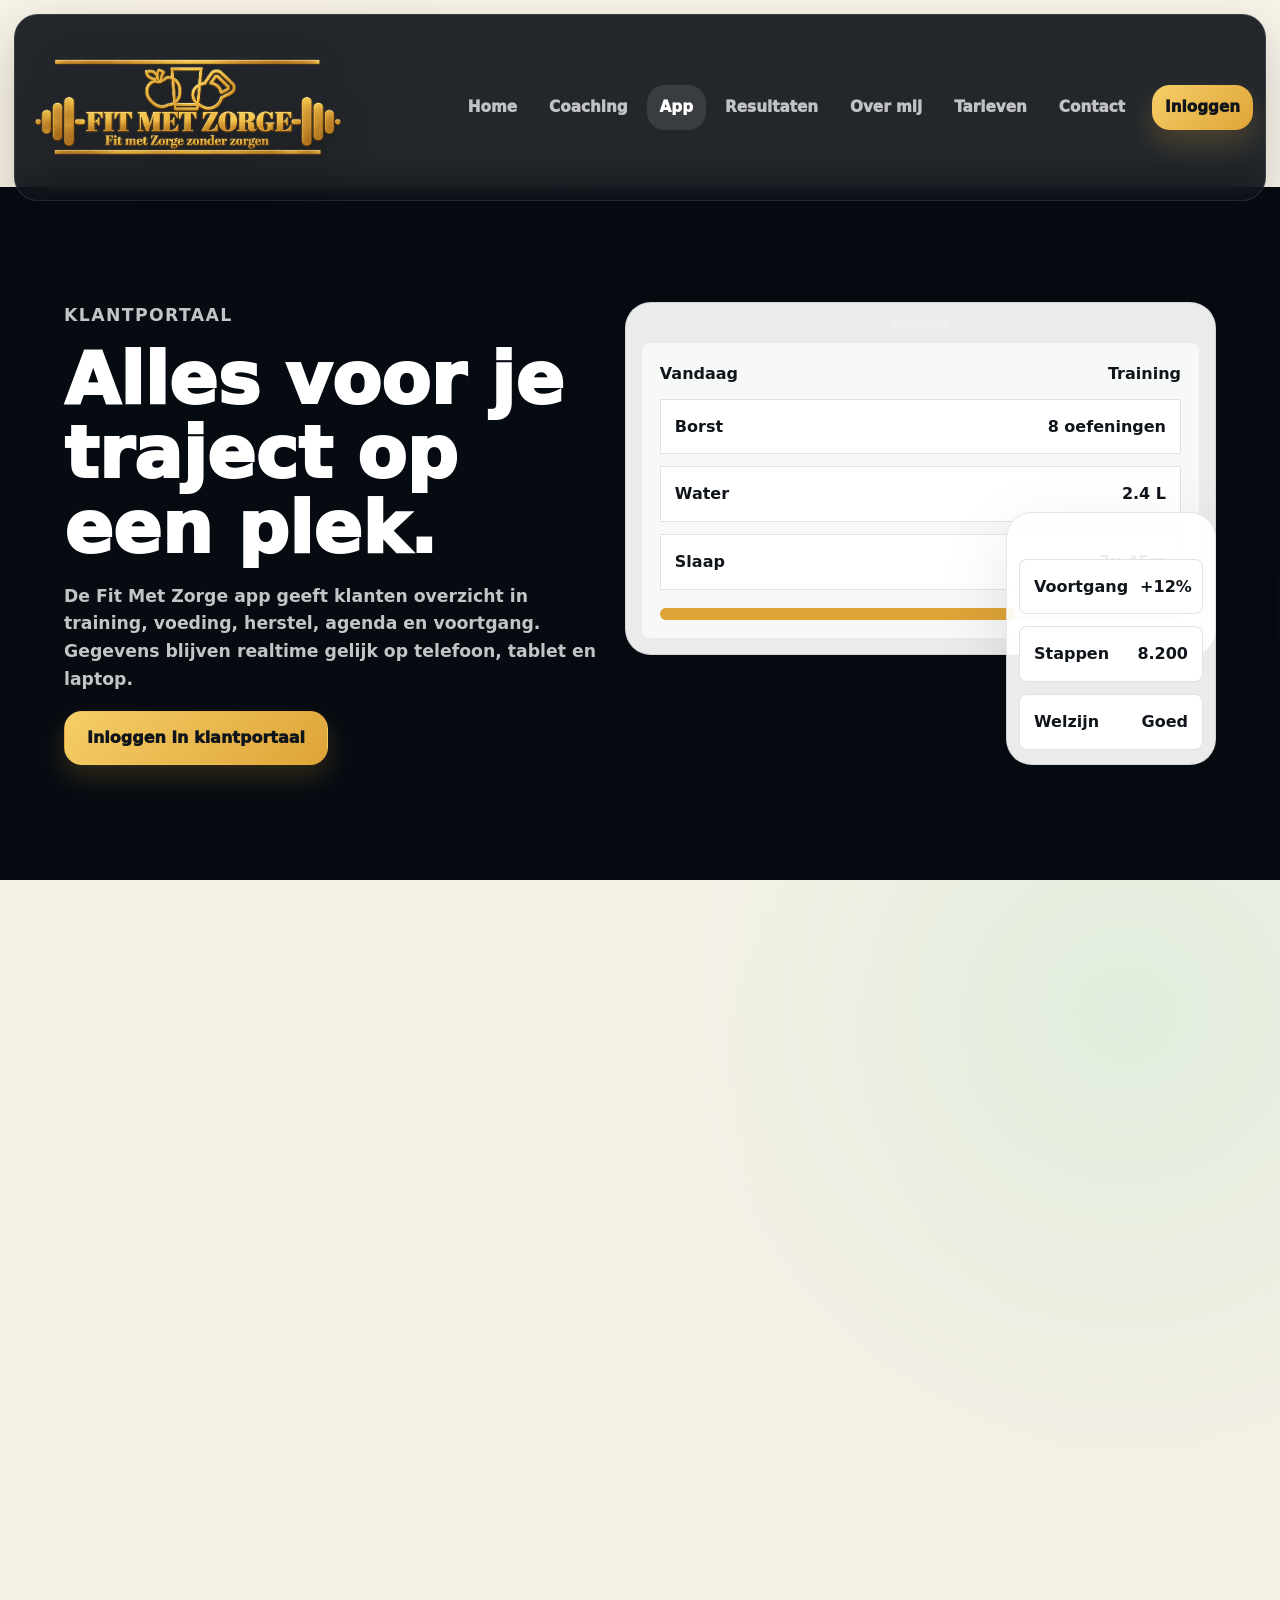
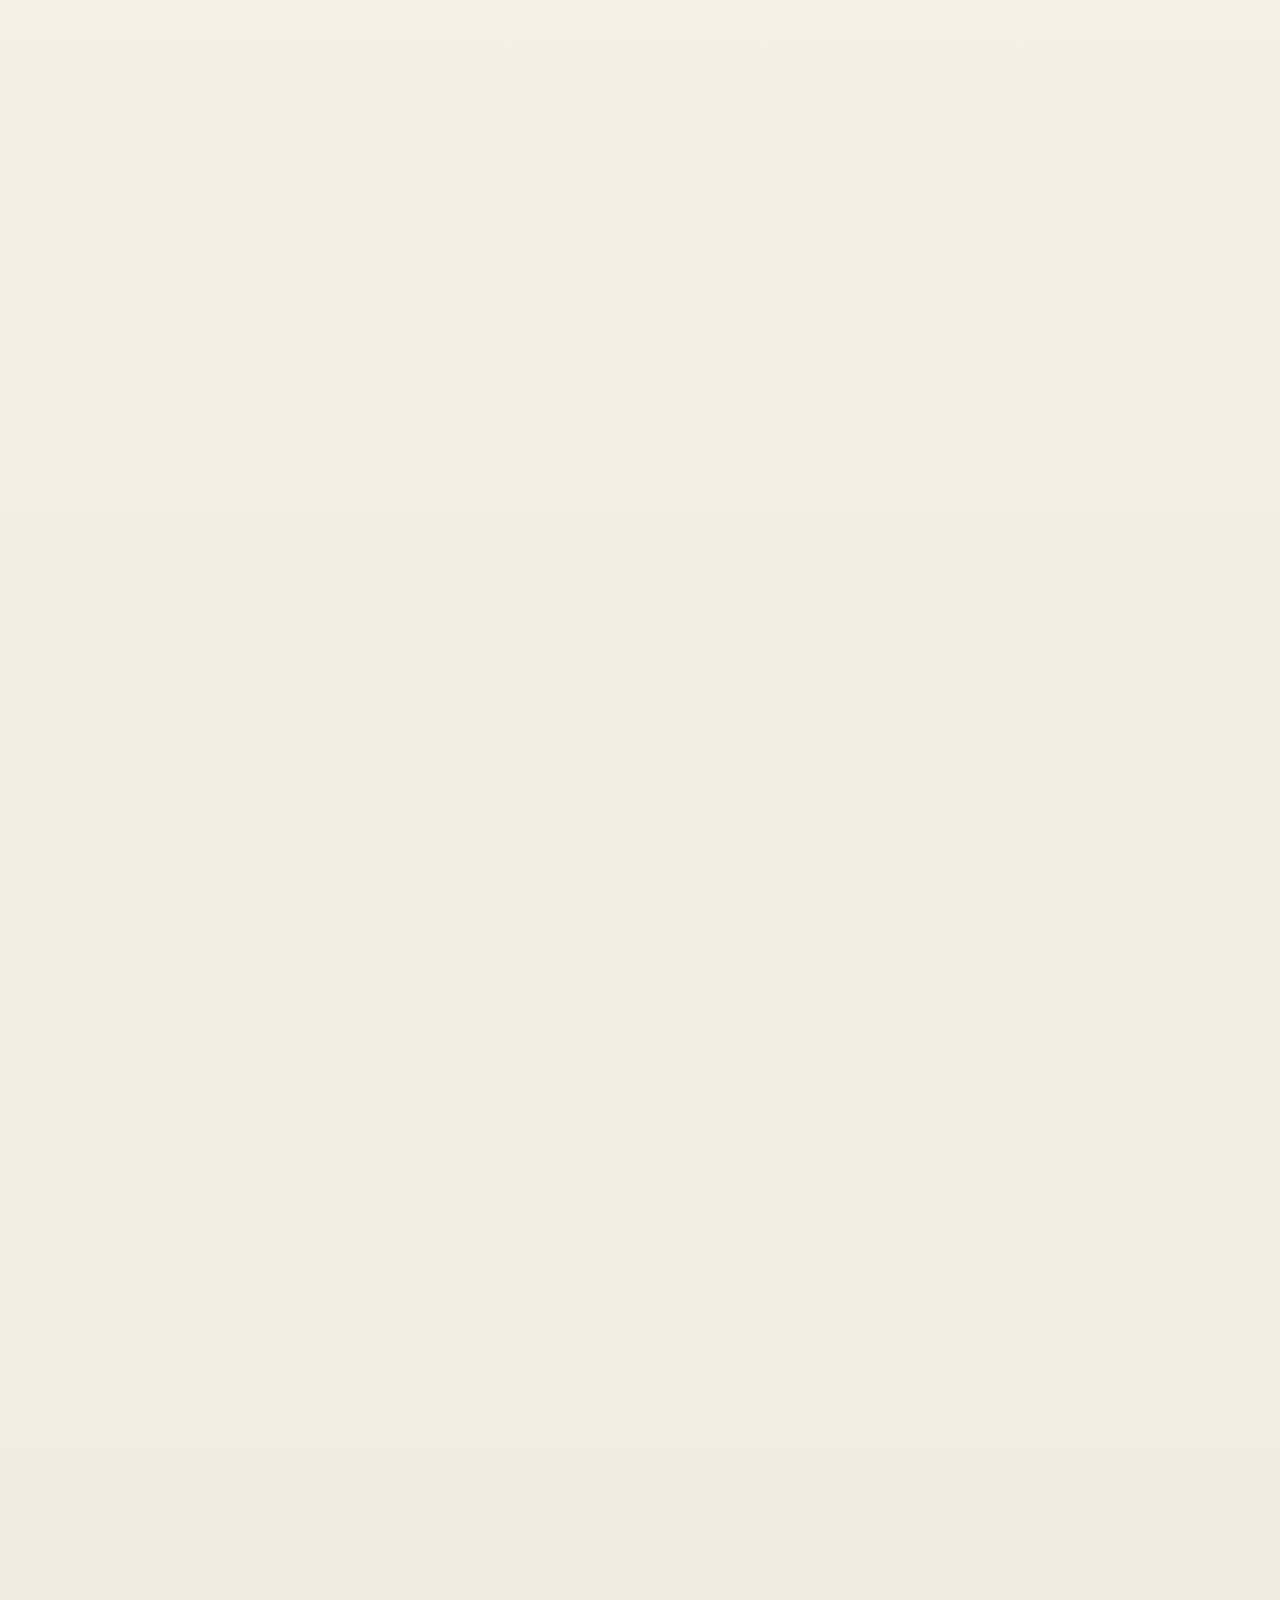
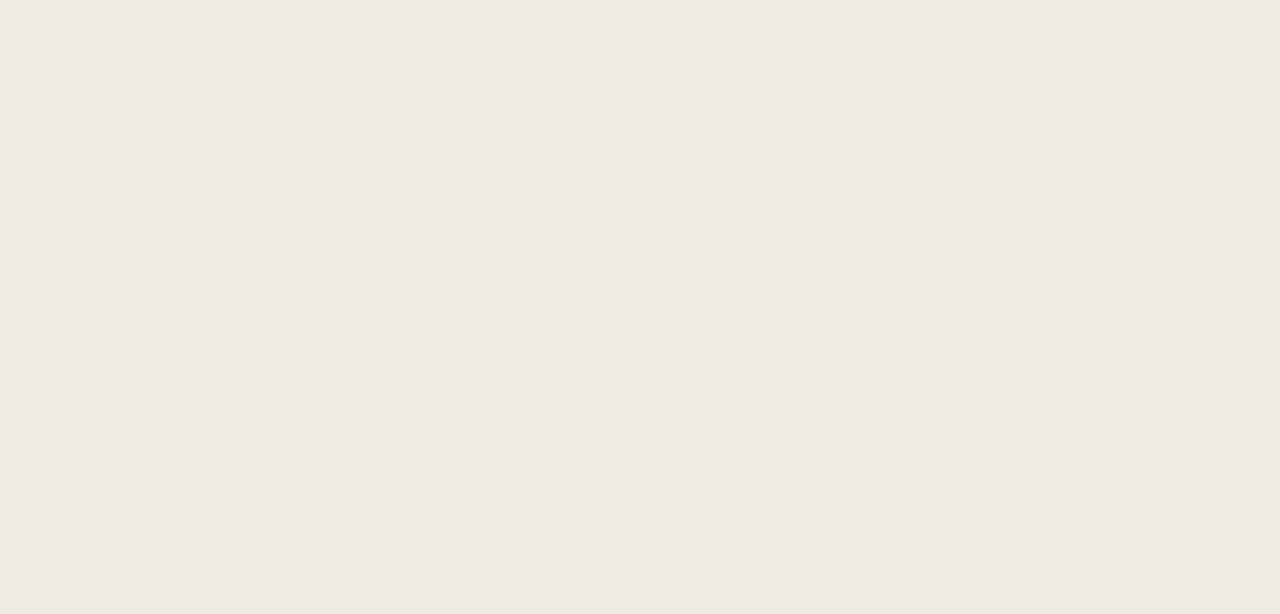
==== commit b798c480: "Fix text contrast on light coaching and pricing cards" ====
--- a/app.html
+++ b/app.html
@@ -5,7 +5,7 @@
     <meta name="viewport" content="width=device-width, initial-scale=1">
     <title>Klantportaal | Fit Met Zorge</title>
     <meta name="description" content="Bekijk de Fit Met Zorge webapp voor trainingsschema's, voedingsschema's, logs, voortgang, agenda en begeleiding.">
-    <link rel="stylesheet" href="styles.css?v=20261102">
+    <link rel="stylesheet" href="styles.css?v=20261102-contrast">
   </head>
   <body>
     <header class="site-header" data-header>
--- a/styles.css
+++ b/styles.css
@@ -554,8 +554,8 @@
 
 .premium-panel {
   padding: 24px;
-  background: var(--night);
-  color: #fff;
+  background: var(--panel);
+  color: var(--ink);
 }
 
 .metric-row {
@@ -563,7 +563,7 @@
   justify-content: space-between;
   gap: 16px;
   padding: 18px 0;
-  border-bottom: 1px solid rgba(255, 255, 255, 0.12);
+  border-bottom: 1px solid var(--line);
 }
 
 .metric-row:last-child {
@@ -571,7 +571,7 @@
 }
 
 .metric-row span {
-  color: rgba(255, 255, 255, 0.68);
+  color: var(--soft-ink);
 }
 
 .dark-cta {
@@ -1326,8 +1326,8 @@
 
 .plan-detail {
   padding: 24px;
-  background: var(--night);
-  color: #fff;
+  background: var(--panel);
+  color: var(--ink);
   border-radius: 8px;
 }
 
@@ -1336,9 +1336,9 @@
   margin-top: 0;
 }
 
-.plan-detail p,
+.plan-detail p:not(.eyebrow),
 .plan-detail li {
-  color: rgba(255, 255, 255, 0.78);
+  color: var(--soft-ink);
 }
 
 .extra-pricing-grid {
